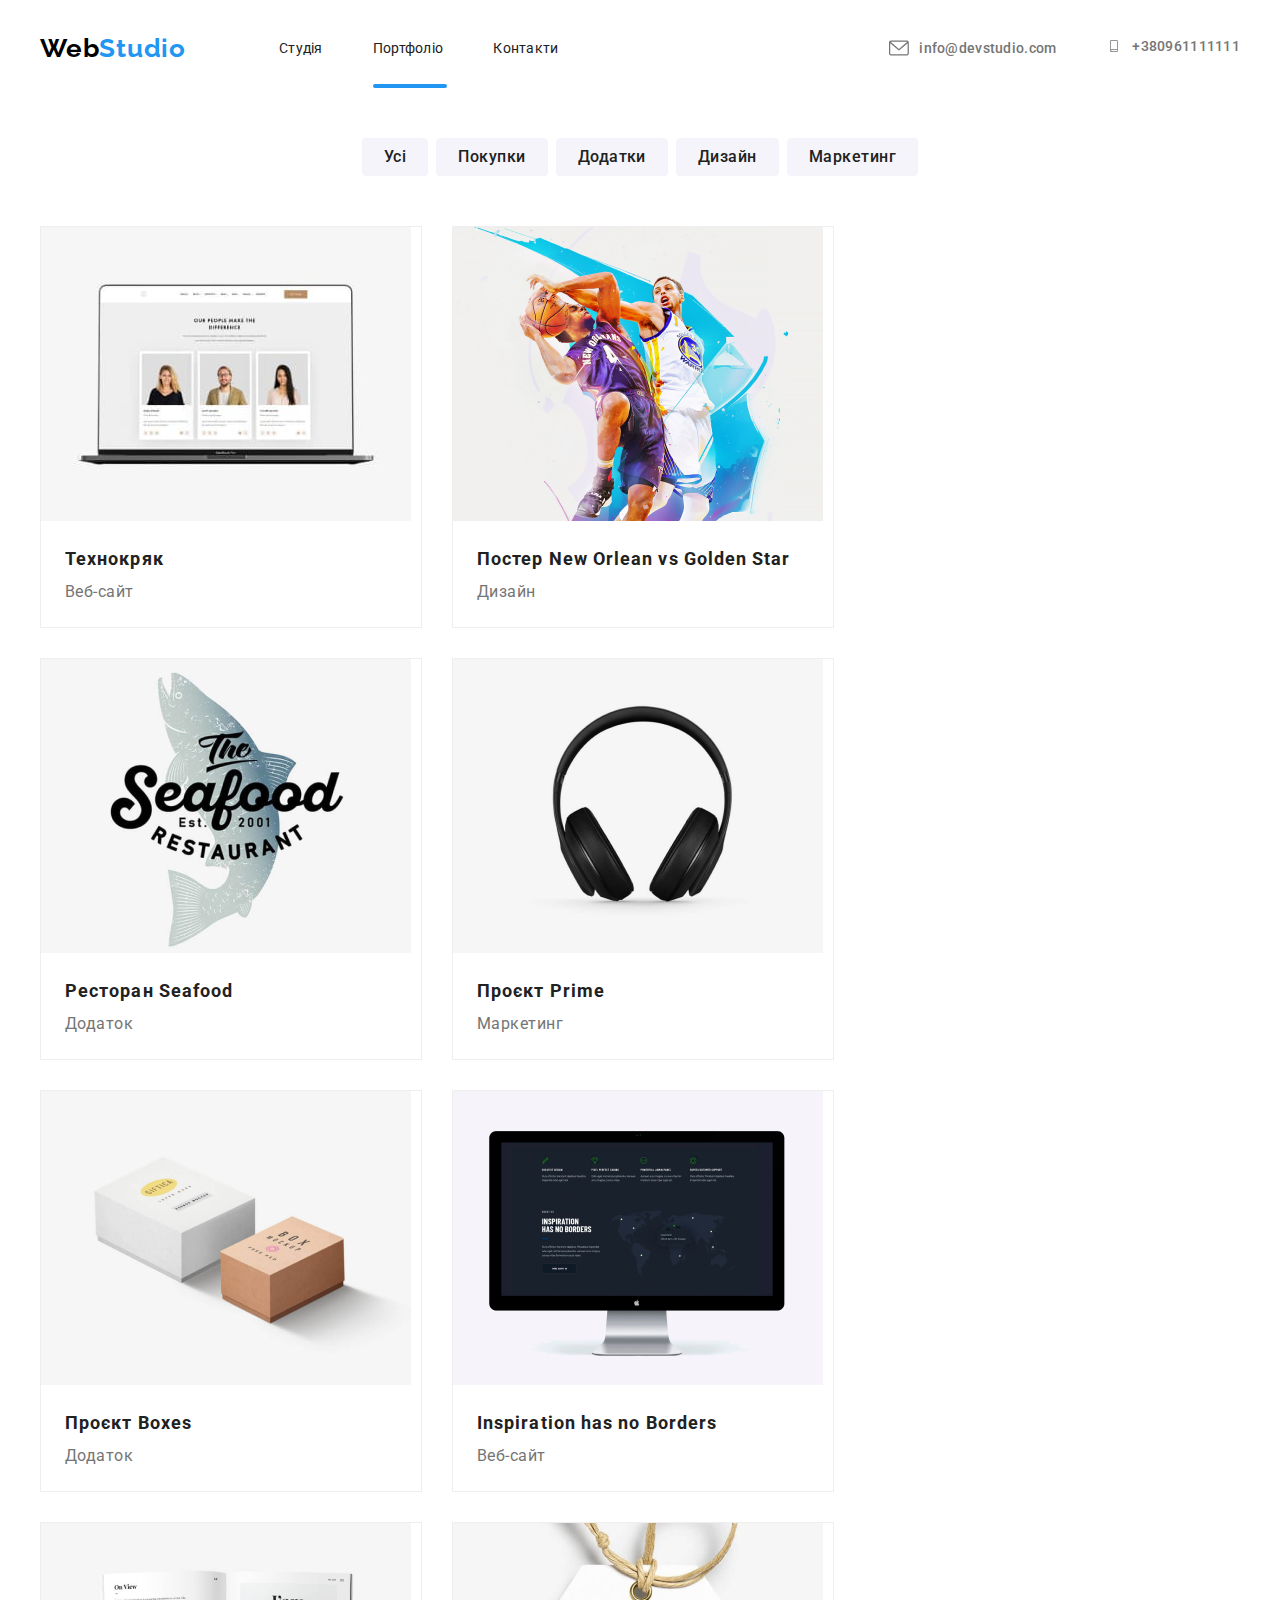
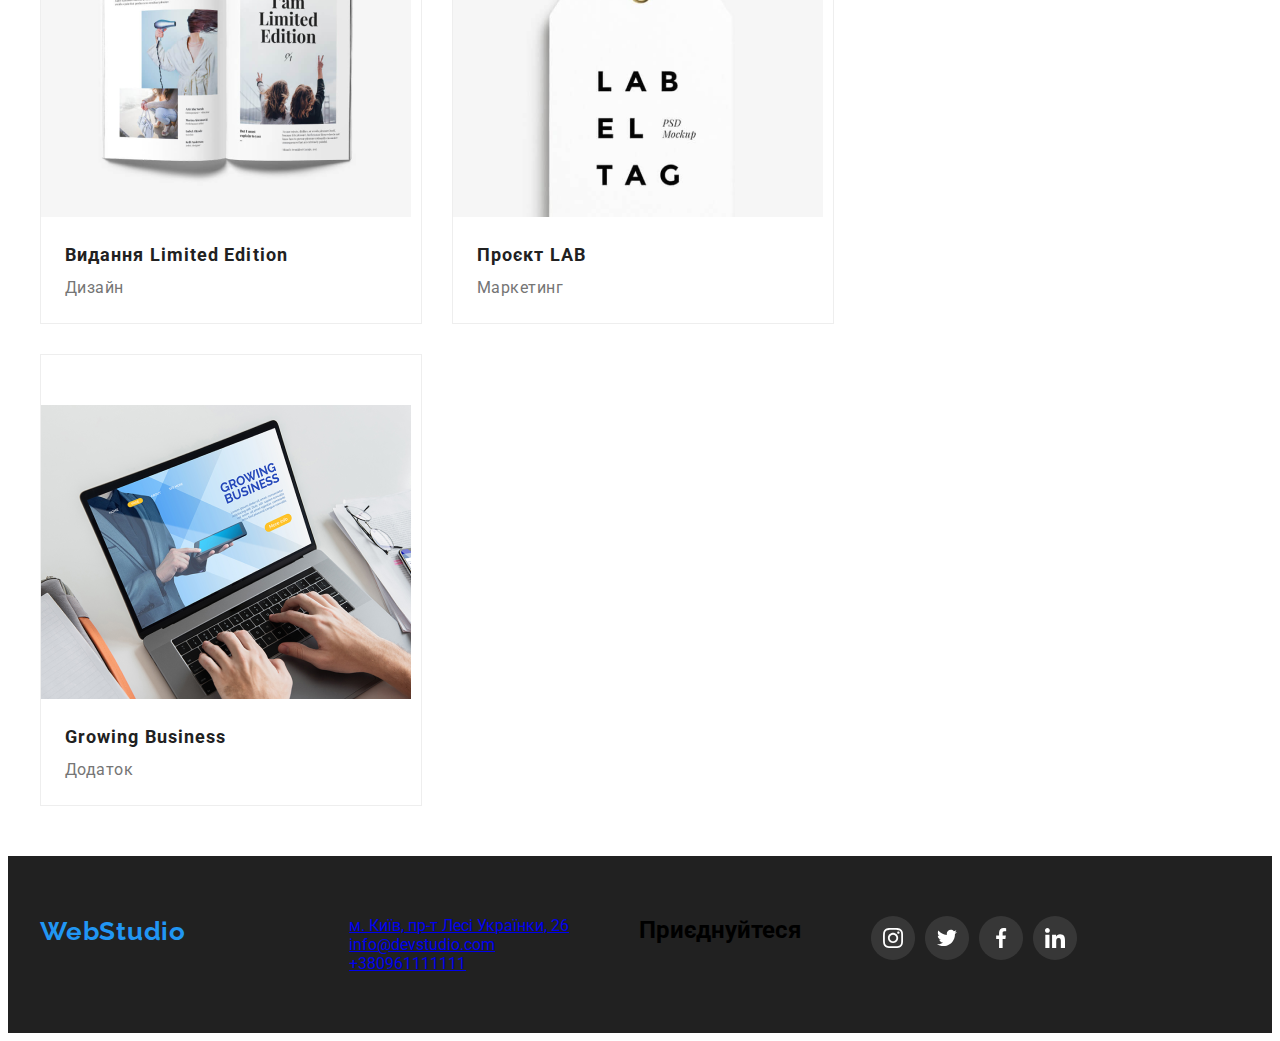
==== portfolio_webstudio.html @ 05ca9053 "add all files from webstudio" ====
<!DOCTYPE html>
<html lang="en">
<head>
    <meta charset="UTF-8">
    <meta name="viewport" content="width=device-width, initial-scale=1.0">
    <title>Portfolio</title>
    <link
    rel="stylesheet"
    href="https://cdnjs.cloudflare.com/ajax/libs/modern-normalize/2.0.0/modern-normalize.min.css"
    integrity="sha512-4xo8blKMVCiXpTaLzQSLSw3KFOVPWhm/TRtuPVc4WG6kUgjH6J03IBuG7JZPkcWMxJ5huwaBpOpnwYElP/m6wg=="
    crossorigin="anonymous"
    referrerpolicy="no-referrer"/>
    <link rel="stylesheet" href="./css/styles.css">
 <link rel="preconnect" href="https://fonts.googleapis.com">
<link rel="preconnect" href="https://fonts.gstatic.com" crossorigin>
<link href="https://fonts.googleapis.com/css2?family=Raleway:wght@700&family=Roboto:wght@400;500;700;900&display=swap" rel="stylesheet">
<link rel="stylesheet" href="./css/styles.css"/>

</head>
<body>
  
 
    <header class="header">
        <div class="container">
    
            <p class="logo"><span class="logo-acent">Web</span>Studio</p>
            <nav class="nav">
                <ul class="nav-list list">
                    <li class="nav-list-item">
                        <a href="./index.html" class="nav-link">
                            Cтудія
                        </a>
                    </li>
                    <li class="nav-list-item">
    
                        <a href="portfolio_webstudio.html" class="nav-link current">
                            Портфоліо
                        </a>
    
                    </li>
                    <li class="nav-list-item">
                        <a href="" class="nav-link">
                            Контакти
                        </a>
                    </li>
                </ul>
            </nav>
            <ul class="header-list list">
    
                <li class="header-list-svg">
                    <a href="" class="contact-link"><svg width="20" height="20" class="header-logo-icon">
                            <use href="./images/symbol-defs.svg#icon-email"></use>
                        </svg>info@devstudio.com</a>
                </li>
                <li>
                    <a href="tel:+380961111111" class="contact-link"><svg width="16" height="12" class="header-logo-icon">
                            <use href="./images/symbol-defs.svg#icon-smartphone"></use>
                        </svg>
                        +380961111111
                    </a>
    
    
    
                </li>
            </ul>
    </header>
     
        <main>
           <section class="market">
            <div class="container">
            <ul class="list filter-list" >
                <li class="list-item">
                    <button type="button" class="filter-btn ">
                       Усі
                    </button>
                </li>
                <li class="list-item">
                    <button type="button" class="filter-btn">
                      Покупки
                    </button>
                </li>
                <li class="list-item">
                    <button type="button" class="filter-btn">
                     Додатки
                    </button>
                </li>
                <li class="list-item">
                    <button type="button" class="filter-btn">
                       Дизайн
                    </button>
                </li>
                <li class="list-item">
                    <button type="button" class="filter-btn">
                       Маркетинг
                    </button>
                </li>
            </ul>
            <ul class="market-list list">
                
                <li class="market-list-item">
                    <div class="wrapper-project-image">
                        
                    <img src="./images/computer.png" alt="Технокряк" class="market-list-img">
                    <div class="project-overlay">
                        <p class="overlay-text">
                        Ресурс пропонує комплексні пропозиції з різним рівнем функціоналу та сервісів. Все це дозволить відвідувачу отримати
                        вичерпні відомості про компанію чи приватну особу.
                        </p>
                        </div>
                    </div>
                    <div class="project__wrapper-info">
                    <h4 class="market-title">
                        Технокряк
                    </h4>
                    <p class="market-text">
                        Веб-сайт
                </p>
                </div>
                </li>
               
                <li class="market-list-item">
                    <div class="wrapper-project-image">
                    <img src="./images/poster.png" alt="Постер New Orlean vs Golden Star" class="market-list-img">
                    <div class="project-overlay">
                        <p class="overlay-text">
                            Ресурс пропонує комплексні пропозиції з різним рівнем функціоналу та сервісів. Все це дозволить відвідувачу
                            отримати
                            вичерпні відомості про компанію чи приватну особу.
                        </p>
                    </div>
                    </div>
                    <div class="project__wrapper-info">
                    <h4 class="market-title">
                        Постер New Orlean vs Golden Star
                    </h4>
                    <p class="market-text">
                        Дизайн
                    </p>
                    </div>
                </li>
          
                <li class="market-list-item">
                    <div class="wrapper-project-image">
                    <img src="./images/restaurant.png" alt="Ресторан Seafood" class="market-list-img">
                    <div class="project-overlay">
                        <p class="overlay-text">
                            Ресурс пропонує комплексні пропозиції з різним рівнем функціоналу та сервісів. Все це дозволить відвідувачу
                            отримати
                            вичерпні відомості про компанію чи приватну особу.
                        </p>
                    </div>
                    </div>
                    <div class="project__wrapper-info">
                    <h4 class="market-title">
                        Ресторан Seafood
                    </h4>
                    <p class="market-text">
                        Додаток
                    </p>
                    </div>
                </li>
               
                <li class="market-list-item">
                    <div class="wrapper-project-image">
                    <img src="./images/airphones.png" alt="Проєкт Prime" class="market-list-img">
                    <div class="project-overlay">
                        <p class="overlay-text">
                            Ресурс пропонує комплексні пропозиції з різним рівнем функціоналу та сервісів. Все це дозволить відвідувачу
                            отримати
                            вичерпні відомості про компанію чи приватну особу.
                        </p>
                    </div>
                    </div>
                    <div class="project__wrapper-info">
                    <h4 class="market-title">
                        Проєкт Prime
                    </h4>
                    <p class="market-text">
                        Маркетинг
                    </p>
                    </div>
                </li>
           
                <li class="market-list-item">
                    <div class="wrapper-project-image">
                    <img src="./images/boxes.png" alt="Проєкт Boxes" class="market-list-img">
                    <div class="project-overlay">
                        <p class="overlay-text">
                            Ресурс пропонує комплексні пропозиції з різним рівнем функціоналу та сервісів. Все це дозволить відвідувачу
                            отримати
                            вичерпні відомості про компанію чи приватну особу.
                        </p>
                    </div>
                    </div>
                    <div class="project__wrapper-info">
                    <h4 class="market-title">
                        Проєкт Boxes
                     </h4>
                     <p class="market-text">
                         Додаток
                     </p>
                    </div>
                </li>
               
                <li class="market-list-item">
                    <div class="wrapper-project-image">
                    <img src="./images/computer2.png" alt="Inspiration has no Borders" class="market-list-img">
                    <div class="project-overlay">
                        <p class="overlay-text">
                            Ресурс пропонує комплексні пропозиції з різним рівнем функціоналу та сервісів. Все це дозволить відвідувачу
                            отримати
                            вичерпні відомості про компанію чи приватну особу.
                        </p>
                    </div>
                    </div >
                    <div class="project__wrapper-info" >
                    <h4 class="market-title">
                        Inspiration has no Borders
                    </h4>
                    <p class="market-text">
                        Веб-сайт
                    </p>
                    </div>
                </li>
          
                <li class="market-list-item">
                    <div class="wrapper-project-image">
                    <img src="./images/book.png" alt="Видання Limited Edition" class="market-list-img">
                    <div class="project-overlay">
                        <p class="overlay-text">
                            Ресурс пропонує комплексні пропозиції з різним рівнем функціоналу та сервісів. Все це дозволить відвідувачу
                            отримати
                            вичерпні відомості про компанію чи приватну особу.
                        </p>
                    </div>
                    </div>
                    <div class="project__wrapper-info">
                    <h4 class="market-title">
                        Видання Limited Edition
                    </h4>
                    <p class="market-text">
                        Дизайн
                    </p>
                    </div>
                </li>
           
                <li class="market-list-item">
                    <div class="wrapper-project-image">
                    <img src="./images/logo.png" alt="Проєкт LAB" class="market-list-img">
                    <div class="project-overlay">
                        <p class="overlay-text">
                            Ресурс пропонує комплексні пропозиції з різним рівнем функціоналу та сервісів. Все це дозволить відвідувачу
                            отримати
                            вичерпні відомості про компанію чи приватну особу.
                        </p>
                    </div>
                    </div>
                    <div class="project__wrapper-info">
                    <h4 class="market-title">
                        Проєкт LAB
                    </h4>
                    <p class="market-text">
                        Маркетинг
                    </p>
                    </div>
                </li>
            <li class="market-list-item">
                <div class="wrapper-project-image">
                    <img src="./images/work5.png" alt=" Growing Business" class="market-list">
                    <div class="project-overlay">
                        <p class="overlay-text">
                            Ресурс пропонує комплексні пропозиції з різним рівнем функціоналу та сервісів. Все це дозволить відвідувачу
                            отримати
                            вичерпні відомості про компанію чи приватну особу.
                        </p>
                    </div>
                    </div>
                    <div class="project__wrapper-info">
                    <h4 class="market-title">
                        Growing Business
                    </h4>
                    <p class="market-text">
                        Додаток
                    </p>
                    </div>
                </li>
           
            </ul>
            </div>
           </section>
        </nav>
    </main>
<footer class="footer">
    <div class="container">
        <p class="logo footer-logo"><span class="logo-acent">Web</span>Studio</p>
        <address class="footer-address">
            <a href="https://www.google.com/maps/d/viewer?mid=1e3wCGSf0WLV-87OjVt8506W0S_s&hl=en&ll=50.42737899999999%2C30.538204999999994&z=17"
                class="logo-link">
                м. Київ, пр-т Лесі Українки, 26
            </a>
            <a href="mail:info@devstudio.com" class="footer-address-link">
                info@devstudio.com
            </a>
            <a href="tel:+380961111111" class="footer-address-link">
                +380961111111
            </a>
        </address>
        <h2 class="footer-soc-links">Приєднуйтеся</h2>
        <ul class="svg-address-list list">
            <li class="footer-soc-links-item">
                <a href="" class="footer-soc-link"><svg width="20" height="20" class="footer-soc-icon">
                        <use href="./images/symbol-defs.svg#icon-instagram"></use>
                    </svg></a>
            </li>
            <li class="footer-soc-links-item">
                <a href="" class="footer-soc-link"><svg width="20" height="20" class="footer-soc-icon">
                        <use href="./images/symbol-defs.svg#icon-twitter"></use>
                    </svg></a>
            </li>
            <li class="footer-soc-links-item">
                <a href="" class="footer-soc-link"><svg width="20" height="20" class="footer-soc-icon">
                        <use href="./images/symbol-defs.svg#icon-facebook"></use>
                    </svg></a>
            </li>
            <li class="footer-soc-links-item">
                <a href="" class="footer-soc-link"><svg width="20" height="20" class="footer-soc-icon">
                        <use href="./images/symbol-defs.svg#icon-linkedin"></use>
                    </svg></a>
            </li>

        </ul>
    </div>
</footer>
      </div>
    </body>
    </html>
---- css/styles.css ----
:root {
  --accent-color: #2196F3;
  --main-color: #212121;
  --add-color: #757575;
  --add-white: #FFFFFF;
  --main-bg-color: #2F303A;
}

body {
  font-family: Roboto;
}

h1,
h2,
h3,
h4,
p {
  margin-top: 0;
  margin-bottom: 0;
}

ul {
  margin-top: 0;
  margin-bottom: 0;
  padding-left: 0;
}

img {
  display: block;
  max-width: 100%;
  height: auto;
}

.logo {
  margin-right: 93px;
}

.list {
  list-style: none;
  padding: 0;
}

.link {
  text-decoration: none;
}

.visually-hidden {
  position: absolute;
  width: 1px;
  height: 1px;
  margin: -1px;
  border: 0;
  padding: 0;
  white-space: nowrap;
  clip-path: inset(100%);
  clip: rect(0 0 0 0);
  overflow: hidden;
}

.container {
  margin: 0 auto;
  padding: 0 15px;
  width: 1200px;
}

.header .container {
  display: flex;
  align-items: center;
}

.header-container {
  background-color: #212121;
}

.logo {
  font-family: Raleway;
  font-size: 26px;
  color: var(--accent-color);
  letter-spacing: 0.78px;
}

.nav-list {

  display: flex;
  gap: 50px;

}

.nav-link {
  display: block;
  padding: 32px 0;
}

.header-list {
  margin-left: auto;
  display: flex;
  gap: 50px;
  justify-content: center;
}

.header-list-item {
  margin-top: 32px;
  margin-bottom: 32px;
}

.header-logo-icon {
  fill: var(--add-color);
  transition: fill 250ms cubic-bezier(0.4, 0, 0.2, 1);
}

.contact-link {
  color: #212121;

  font-family: Roboto;
  font-size: 14px;
  font-style: normal;
  font-weight: 500;
  line-height: normal;
  letter-spacing: 0.28px;
}

.contact-link {
  display: flex;
  gap: 10px;
  align-items: center;
  transition: color 250ms cubic-bezier(0.4, 0, 0.2, 1);
}

.contact-link:hover,
.contact-link:focus {
  color: var(--accent-color);
}

.contact-link:hover .header-logo-icon,

.contact-link:focus .header-logo-icon {
  fill: var(--accent-color);
}


.nav-link {
  font-family: Roboto;
  font-size: 14px;
  color: var(--main-color);
  text-decoration: none;
  letter-spacing: 0.28px;
  position: relative;
  transition: color 250ms cubic-bezier(0.4, 0, 0.2, 1);
}

.nav-link:hover,
.nav-link:focus {
  color: var(--accent-color);
}

.current::after {
  content: '';
  display: block;
  width: 105%;
  height: 4px;
  border-radius: 2px;
  background-color: var(--accent-color);
  position: absolute;
  bottom: 0;
}

.contact-link {
  font-family: Roboto;
  font-size: 14px;
  font-weight: 500;
  color: var(--add-color);
  letter-spacing: 0.28px;
  text-decoration: none;
}

.logo-icon {
  color: #FFFFFF;
}

.hero-section {
  background-color: #212121;
  padding-top: 200px;
  padding-bottom: 200px;
}

.hero-section {

  outline: 1px solid black;
  background-repeat: no-repeat;
  background-position: center;
  background-size: cover;
  background-image:
    linear-gradient(to right,
      rgba(47, 48, 58, 0.4), rgba(47, 48, 58, 0.4)), url("../images/bg_hero_img.jpg")
}

.hero {
  margin-bottom: 30px;
  background-image: url(./images/ImgOverlay.png);
  color: white;
  text-align: center;
  font-family: Roboto;
  font-size: 44px;

  letter-spacing: 2.64px;
  text-transform: uppercase;
}

.hero-btn {
  display: block;
  width: 216px;
  height: 50px;
  margin: 0 auto;
  color: white;
  background-color: #2196F3;
  border: none;
  font-family: Roboto;
  font-size: 16px;
 
  letter-spacing: 0.96px;
}

.hero-btn:hover,
.hero-btn:focus {
  background-color: #1581d9;
}

.backdrop {
  position: fixed;
  top: 0;
  left: 0;
  width: 100%;
  height: 100%;
  background-color: rgba(0, 0, 0, 0.5);
  opacity: 1;
  transition: transform 250ms cubic-bezier(0.4, 0, 0.2, 1);
}
.modal {
  transition: transform 250ms cubic-bezier(0.4, 0, 0.2, 1);
}
.modal-text {

  color: #212121;
  margin-bottom: 12px;
  text-align: center;
  font-family: Roboto;
  font-size: 20px;
  font-style: normal;
  font-weight: 700;
  line-height: normal;
  letter-spacing: 0.6px;
}

.backdrop.is-hidden {
  opacity: 0;
  pointer-events: none;
}

.no-scroll {
  overflow: hidden;
}

.modal-cross-svg {
  position: absolute;
  top: 15px;
  right: 15px;

}

.modal-input {
  width: 100%;
  border-radius: 4px;
  border: 1px solid rgba(33, 33, 33, 0.20);
  height: 40px;
  resize: none;
  transition: border-color 250ms cubic-bezier(0.4, 0, 0.2, 1);
}

.modal-comment {
  width: 100%;
  border-radius: 4px;
  border: 1px solid rgba(33, 33, 33, 0.20);
  height: 120px;
  resize: none;
}

.modal-input:hover,
.modal-input:focus {
  border-color: var(--accent-color);
  outline: none;
}

.checkbox-modal {
  color: #757575;
  display: block;
  font-family: Roboto;
  font-size: 14px;
  font-style: normal;
  font-weight: 400;
  line-height: 24px;
  /* 171.429% */
  letter-spacing: 0.42px;
  margin-top: 28px;
  margin-bottom: 20px;
}



.checkbox-link {
  color: #2196F3;
  font-family: Roboto;
  font-size: 14px;
  font-style: normal;
  font-weight: 400;
  line-height: 24px;
  letter-spacing: 0.42px;
  text-decoration-line: underline;
}



.modal-button {
  display: block;
  margin: 0 auto;
  border-radius: 4px;
  background: #188CE8;
  border: none;
  box-shadow: 0px 4px 4px 0px rgba(0, 0, 0, 0.15);
  width: 200px;
  height: 50px;
  color: #FFF;
  transition: background-color 250ms cubic-bezier(0.4, 0, 0.2, 1);
  text-align: center;
  font-family: Roboto;
  font-size: 16px;
  font-style: normal;
  font-weight: 700;
  line-height: 30px;
  /* 187.5% */
  letter-spacing: 0.96px;
}

.modal-button:hover,
.modal-button:focus {
  background-color: #1581d9;
}

.modal-name {
  color: #757575;

  font-family: Roboto;
  font-size: 12px;
  font-style: normal;
  font-weight: 400;
  line-height: normal;
  letter-spacing: 0.12px;
  margin-bottom: 4px;
  position: relative;
  display: block;
  transition: border-color 250ms cubic-bezier(0.4, 0, 0.2, 1);
}

.modal-link1 {
  position: absolute;
  top: 105px;
  left: 50px;
}

.modal-link2 {
  position: absolute;
  top: 163px;
  left: 50px;
}

.modal-link3 {
  position: absolute;
  top: 225px;
  left: 50px;
}

.name-modal {
  transition: border-color 250ms cubic-bezier(0.4, 0, 0.2, 1);
  display: block;
  position: relative;

}

.name-modal:not(:first-child) {
  margin-top: 10px;
}

.modal-input:hover+.modal-name-svg,
.modal-input:focus+.modal-name-svg {
  fill: var(--accent-color);
}

.name-modal:hover {
  border-color: #2196F3;
}

.modal-name-svg {
  position: absolute;
  bottom: 11px;
  left: 12px;
  transition: fill 250ms cubic-bezier(0.4, 0, 0.2, 1);

}

.modal {
  position: absolute;
  top: 50%;
  left: 50%;
  min-width: 400px;
  min-height: 300px;
  padding: 40px;
  border-radius: 4px;

  background-color: #FFF;
  transform: translate(-50%, -50%);
  width: 528px;
  height: 581px;
}

.advantages {
  padding-top: 94px;
}

.advantages-list {
  display: flex;
  gap: 30px;
}

.advantages-item-title {
  padding-bottom: 15px;

  color: #212121;
  text-transform: capitalize;
  font-family: Roboto;
  font-size: 14px;

  letter-spacing: 0.42px;
  text-transform: uppercase;
}

.advantages-list-text {
  font-family: Roboto;
  font-size: 14px;
  padding-top: 200px;
  padding-bottom: 200px;
  letter-spacing: 0.42px;
}

.advantages-list-item:nth-child(1)::before {
  content: "";
  display: block;
  margin: 0 auto;
  margin-bottom: 30px;
  width: 270px;
  height: 120px;
  background-image: url("../images/antenna.svg");
  background-repeat: no-repeat;
}

.advantages-list-item:nth-child(2)::before {
  content: "";
  display: block;
  margin: 0 auto;
  margin-bottom: 30px;
  width: 270px;
  height: 120px;
  background-image: url("../images/clock.svg");
  background-repeat: no-repeat;

}

.advantages-list-item::before {
  background-color: #F5F4FA;
  background-position: center;
  border-radius: 4px;

}

.advantages-list-item:nth-child(3)::before {
  content: "";
  display: block;
  margin: 0 auto;
  margin-bottom: 30px;
  width: 270px;
  height: 120px;
  background-image: url("../images/diagram.svg");
  background-repeat: no-repeat;
}

.advantages-list-item:nth-child(4)::before {
  content: "";
  display: block;
  margin: 0 auto;
  margin-bottom: 30px;
  width: 270px;
  height: 120px;
  background-image: url("../images/astronaut.svg");
  background-repeat: no-repeat;


}



.advantages-list-title {
  color: #212121;
  text-transform: lowercase;
}

.advantages-item-text {
  color: #757575;

  font-family: Roboto;
  font-size: 14px;
  font-style: normal;
  font-weight: 400;
  line-height: 24px;
  /* 171.429% */
  letter-spacing: 0.42px;
}

.work-title {
  margin-bottom: 50px;

}

.work-list {
  display: flex;
  justify-content: center;
  gap: 30px;

}

.work-list-item {
  position: relative;

}

.work-item-text {
  position: absolute;
  bottom: 0;
  background-color: rgba(0, 0, 0, 0.5);

  width: 100%;
  padding: 27px;
  color: #FFF;

  text-align: center;
  font-family: Roboto;
  font-size: 14px;
  font-style: normal;
  font-weight: 700;
  line-height: normal;
  letter-spacing: 0.42px;
  text-transform: uppercase;

}

.work {
  padding-top: 94px;
  padding-bottom: 94px;
  color: #212121;
  text-align: center;
  font-family: Roboto;
  font-size: 36px;

  letter-spacing: 1.08px;
}

.work-name {
  color: #212121;
  padding-top: 200px;
  padding-bottom: 200px;
  text-align: center;
  font-family: Roboto;
  font-size: 16px;
  font-style: normal;
  font-weight: 500;
  line-height: normal;
  letter-spacing: 0.48px;
}

.workers {
  background-color: #F5F4FA;
  padding-top: 94px;
  padding-bottom: 94px;
  text-align: center;
  font-family: Roboto;
  font-size: 16px;


  letter-spacing: 0.48px;
}

.worker-soc-icon {
  fill: #757575;
  transition: fill 250ms cubic-bezier(0.4, 0, 0.2, 1);
}

.worker-soc-link {
  transition: background-color 250ms cubic-bezier(0.4, 0, 0.2, 1);
}

.worker-soc-link:hover,
.worker-soc-link:focus {
  background-color: var(--accent-color);
}

.worker-soc-list {
  justify-content: center;
  gap: 10px;
}

.worker-soc-link:hover .worker-soc-icon,
.worker-soc-link:focus .worker-soc-icon {
  fill: white;
}

.worker-soc-icon:hover {
  fill: #2196F3;
}

.worker-soc-link {
  display: flex;
  padding: 12px;
  border-radius: 50%;
}

.worker-list-item {
  background-color: #FFF;
}

.worker-list {
  display: flex;
  justify-content: center;
  gap: 30px;
}

.worker-soc-list {
  display: flex;
  gap: 14px;
  margin-top: 16px;
}

.worker-box-info {
  padding: 30px 0;
}

.worker-list-item {
  box-shadow: 0px 2px 1px 0px rgba(0, 0, 0, 0.20), 0px 1px 1px 0px rgba(0, 0, 0, 0.14), 0px 1px 3px 0px rgba(0, 0, 0, 0.12);
}

.workers-title {
  color: #212121;
  margin-bottom: 50px;
  text-align: center;
  font-family: Roboto;
  font-size: 36px;
  font-style: normal;
  font-weight: 700;
  line-height: normal;
  letter-spacing: 1.08px;
  justify-content: center;
}

.clients-logo-title {
  text-align: center;
  margin-bottom: 20px;
}

.clients-logo-link:hover,
.clients-logo-link:focus {

  border-color: #2196F3;

}

.clients {

  padding-top: 94px;
  padding-bottom: 94px;
}

.client-list {
  display: flex;
  gap: 30px;
}

.icon-client-logo {
  fill: #757575;
  transition: fill 250ms cubic-bezier(0.4, 0, 0.2, 1);
}

.clients-logo-link:hover .icon-client-logo,
.clients-logo-link:focus .icon-client-logo {
  fill: #2196F3;

}

.clients-logo-link {
  padding: 16px 32px;

  border-radius: 1px;
  border-color: #757575;
  border-width: 1px;
  border-style: solid;
  display: block;
  transition: border-color 250ms cubic-bezier(0.4, 0, 0.2, 1);
}




.footer {
  background-color: #212121;
  padding-top: 60px;
  padding-bottom: 60px;
}

.footer .container {
  display: flex;
  gap: 70px;
}

.svg-address-title {
  color: #FFF;

  font-family: Roboto;
  font-size: 14px;
  font-style: normal;
  font-weight: 700;
  line-height: normal;
  letter-spacing: 0.42px;
  text-transform: uppercase;
  margin-left: 516px;
}

.footer-soc-icon {
  fill: white;
}



.svg-address-item {
  width: 170px;
  height: 92px;
  border-radius: 4px;
  border-color: black;
  border-width: 3px;

}

.footer-logo .logo-acent {
  color: var(--accent-color);
}

.footer-soc-links__title {
  color: #FFF;

  font-family: Roboto;
  font-size: 14px;
  font-style: normal;
  font-weight: 700;
  line-height: normal;
  letter-spacing: 0.42px;
  text-transform: uppercase;
}

.svg-address-list {
  display: flex;
  gap: 10px;
}

.footer-address {
  display: flex;
  flex-direction: column;
  font-style: normal;
}

.footer-logo {
  color: white;
}

.footer-soc-link {
  padding: 12px;
  background-color: rgba(255, 255, 255, 0.1);
  display: flex;
  border-radius: 50%;
}

.footer-input-title {
  color: #FFF;

  font-family: Roboto;
  font-size: 14px;
  font-style: normal;
  font-weight: 700;
  line-height: normal;
  letter-spacing: 0.42px;
  text-transform: uppercase;
  margin-top: 20px;
}

.footer-input {
  width: 358px;
  height: 50px;
  border-radius: 4px;
  border: 1px solid rgba(255, 255, 255, 0.30);

  background: rgba(33, 150, 243, 0.00);

  box-shadow: 0px 4px 4px 0px rgba(0, 0, 0, 0.15);

}

.footer-input-btn {
  width: 200px;
  height: 50px;
  color: #FFF;
  border-radius: 4px;
  background: #2196F3;

  box-shadow: 0px 4px 4px 0px rgba(0, 0, 0, 0.15);
  text-align: center;
  font-family: Roboto;
  font-size: 16px;
  font-style: normal;
  font-weight: 700;
  line-height: 30px;
  /* 187.5% */
  letter-spacing: 0.96px;
}

.footer-input-svg {
  fill: #FFF;


}

.logo {
  color: #2196F3;

  font-family: Raleway;
  font-size: 26px;
  font-style: normal;
  font-weight: 700;
  line-height: normal;
  letter-spacing: 0.78px;
}

.logo-acent {
  color: #000;
  font-family: Raleway;
  font-size: 26px;
  font-style: normal;
  font-weight: 700;
  line-height: normal;
  letter-spacing: 0.78px;
}



.filter-btn {
  color: #212121;
  padding: 6px 22px;
  background: #F5F4FA;
  border-radius: 4px;
  border: none;
  text-align: center;
  font-family: Roboto;
  font-size: 16px;
  font-style: normal;
  font-weight: 500;
  line-height: 26px;
  /* 162.5% */
  letter-spacing: 0.48px;
  transition: color 250ms cubic-bezier(0.4, 0, 0.2, 1), background-color 250ms cubic-bezier(0.4, 0, 0.2, 1);
  cursor: pointer;

}

.filter-btn:hover,
.filter-btn:focus {
  color: var(--add-white);
  background-color: var(--accent-color);

}

.market {
  padding-top: 50px;
  padding-bottom: 50px;
}

.filter-list {
  display: flex;
  gap: 8px;
  justify-content: center;
}

.market-list {
  display: flex;
  flex-wrap: wrap;
  gap: 30px;
  margin-top: 50px;
}

.market-list-item {
  position: relative;
  overflow: hidden;
  border-color: #EEE;
  border-style: solid;
  border-width: 1px;
  flex-basis: calc((100% - 60px)/3)
}

.project-overlay {
  padding-left: 24px;
  padding-top: 63px;
  padding-bottom: 63px;
  padding-right: 24px;
  position: absolute;
  left: 0;
  top: 0;
  width: 100%;
  height: 100%;
  background-color: rgba(33, 150, 243, 0.90);
  transform: translateY(100%);
  transition: transform 250ms ease-in-out;
  cursor: pointer;



}

.wrapper-project-image:hover .project-overlay {
  transform: translateY(0);
}

.wrapper-project-image {
  position: relative;
  overflow: hidden;

}

.overlay-text {
  color: #FFF;

  font-family: Roboto;
  font-size: 18px;
  font-style: normal;
  font-weight: 400;
  line-height: 28px;
  /* 155.556% */
  letter-spacing: 0.54px;
}

.project__wrapper-info {
  padding-left: 24px;
  padding-top: 20px;
  padding-bottom: 20px;
}

.market-title {
  color: #212121;

  font-family: Roboto;
  font-size: 18px;
  font-style: normal;
  font-weight: 700;
  line-height: 36px;
  /* 200% */
  letter-spacing: 1.08px;
}

.market-text {

  width: 322px;
  color: #757575;

  font-family: Roboto;
  font-size: 16px;
  font-style: normal;
  font-weight: 400;
  line-height: 30px;
  /* 187.5% */
  letter-spacing: 0.48px;
}

.footer-logo {
  margin-bottom: 20px;
}

.svg-logo-link {
  display: flex;
  align-items: center;
  justify-content: center;
  width: 75px;
  height: 75px;
  border-radius: 50%;
}
---- css/styles.css ----
:root {
  --accent-color: #2196F3;
  --main-color: #212121;
  --add-color: #757575;
  --add-white: #FFFFFF;
  --main-bg-color: #2F303A;
}

body {
  font-family: Roboto;
}

h1,
h2,
h3,
h4,
p {
  margin-top: 0;
  margin-bottom: 0;
}

ul {
  margin-top: 0;
  margin-bottom: 0;
  padding-left: 0;
}

img {
  display: block;
  max-width: 100%;
  height: auto;
}

.logo {
  margin-right: 93px;
}

.list {
  list-style: none;
  padding: 0;
}

.link {
  text-decoration: none;
}

.visually-hidden {
  position: absolute;
  width: 1px;
  height: 1px;
  margin: -1px;
  border: 0;
  padding: 0;
  white-space: nowrap;
  clip-path: inset(100%);
  clip: rect(0 0 0 0);
  overflow: hidden;
}

.container {
  margin: 0 auto;
  padding: 0 15px;
  width: 1200px;
}

.header .container {
  display: flex;
  align-items: center;
}

.header-container {
  background-color: #212121;
}

.logo {
  font-family: Raleway;
  font-size: 26px;
  color: var(--accent-color);
  letter-spacing: 0.78px;
}

.nav-list {

  display: flex;
  gap: 50px;

}

.nav-link {
  display: block;
  padding: 32px 0;
}

.header-list {
  margin-left: auto;
  display: flex;
  gap: 50px;
  justify-content: center;
}

.header-list-item {
  margin-top: 32px;
  margin-bottom: 32px;
}

.header-logo-icon {
  fill: var(--add-color);
  transition: fill 250ms cubic-bezier(0.4, 0, 0.2, 1);
}

.contact-link {
  color: #212121;

  font-family: Roboto;
  font-size: 14px;
  font-style: normal;
  font-weight: 500;
  line-height: normal;
  letter-spacing: 0.28px;
}

.contact-link {
  display: flex;
  gap: 10px;
  align-items: center;
  transition: color 250ms cubic-bezier(0.4, 0, 0.2, 1);
}

.contact-link:hover,
.contact-link:focus {
  color: var(--accent-color);
}

.contact-link:hover .header-logo-icon,

.contact-link:focus .header-logo-icon {
  fill: var(--accent-color);
}


.nav-link {
  font-family: Roboto;
  font-size: 14px;
  color: var(--main-color);
  text-decoration: none;
  letter-spacing: 0.28px;
  position: relative;
  transition: color 250ms cubic-bezier(0.4, 0, 0.2, 1);
}

.nav-link:hover,
.nav-link:focus {
  color: var(--accent-color);
}

.current::after {
  content: '';
  display: block;
  width: 105%;
  height: 4px;
  border-radius: 2px;
  background-color: var(--accent-color);
  position: absolute;
  bottom: 0;
}

.contact-link {
  font-family: Roboto;
  font-size: 14px;
  font-weight: 500;
  color: var(--add-color);
  letter-spacing: 0.28px;
  text-decoration: none;
}

.logo-icon {
  color: #FFFFFF;
}

.hero-section {
  background-color: #212121;
  padding-top: 200px;
  padding-bottom: 200px;
}

.hero-section {

  outline: 1px solid black;
  background-repeat: no-repeat;
  background-position: center;
  background-size: cover;
  background-image:
    linear-gradient(to right,
      rgba(47, 48, 58, 0.4), rgba(47, 48, 58, 0.4)), url("../images/bg_hero_img.jpg")
}

.hero {
  margin-bottom: 30px;
  background-image: url(./images/ImgOverlay.png);
  color: white;
  text-align: center;
  font-family: Roboto;
  font-size: 44px;

  letter-spacing: 2.64px;
  text-transform: uppercase;
}

.hero-btn {
  display: block;
  width: 216px;
  height: 50px;
  margin: 0 auto;
  color: white;
  background-color: #2196F3;
  border: none;
  font-family: Roboto;
  font-size: 16px;
 
  letter-spacing: 0.96px;
}

.hero-btn:hover,
.hero-btn:focus {
  background-color: #1581d9;
}

.backdrop {
  position: fixed;
  top: 0;
  left: 0;
  width: 100%;
  height: 100%;
  background-color: rgba(0, 0, 0, 0.5);
  opacity: 1;
  transition: transform 250ms cubic-bezier(0.4, 0, 0.2, 1);
}
.modal {
  transition: transform 250ms cubic-bezier(0.4, 0, 0.2, 1);
}
.modal-text {

  color: #212121;
  margin-bottom: 12px;
  text-align: center;
  font-family: Roboto;
  font-size: 20px;
  font-style: normal;
  font-weight: 700;
  line-height: normal;
  letter-spacing: 0.6px;
}

.backdrop.is-hidden {
  opacity: 0;
  pointer-events: none;
}

.no-scroll {
  overflow: hidden;
}

.modal-cross-svg {
  position: absolute;
  top: 15px;
  right: 15px;

}

.modal-input {
  width: 100%;
  border-radius: 4px;
  border: 1px solid rgba(33, 33, 33, 0.20);
  height: 40px;
  resize: none;
  transition: border-color 250ms cubic-bezier(0.4, 0, 0.2, 1);
}

.modal-comment {
  width: 100%;
  border-radius: 4px;
  border: 1px solid rgba(33, 33, 33, 0.20);
  height: 120px;
  resize: none;
}

.modal-input:hover,
.modal-input:focus {
  border-color: var(--accent-color);
  outline: none;
}

.checkbox-modal {
  color: #757575;
  display: block;
  font-family: Roboto;
  font-size: 14px;
  font-style: normal;
  font-weight: 400;
  line-height: 24px;
  /* 171.429% */
  letter-spacing: 0.42px;
  margin-top: 28px;
  margin-bottom: 20px;
}



.checkbox-link {
  color: #2196F3;
  font-family: Roboto;
  font-size: 14px;
  font-style: normal;
  font-weight: 400;
  line-height: 24px;
  letter-spacing: 0.42px;
  text-decoration-line: underline;
}



.modal-button {
  display: block;
  margin: 0 auto;
  border-radius: 4px;
  background: #188CE8;
  border: none;
  box-shadow: 0px 4px 4px 0px rgba(0, 0, 0, 0.15);
  width: 200px;
  height: 50px;
  color: #FFF;
  transition: background-color 250ms cubic-bezier(0.4, 0, 0.2, 1);
  text-align: center;
  font-family: Roboto;
  font-size: 16px;
  font-style: normal;
  font-weight: 700;
  line-height: 30px;
  /* 187.5% */
  letter-spacing: 0.96px;
}

.modal-button:hover,
.modal-button:focus {
  background-color: #1581d9;
}

.modal-name {
  color: #757575;

  font-family: Roboto;
  font-size: 12px;
  font-style: normal;
  font-weight: 400;
  line-height: normal;
  letter-spacing: 0.12px;
  margin-bottom: 4px;
  position: relative;
  display: block;
  transition: border-color 250ms cubic-bezier(0.4, 0, 0.2, 1);
}

.modal-link1 {
  position: absolute;
  top: 105px;
  left: 50px;
}

.modal-link2 {
  position: absolute;
  top: 163px;
  left: 50px;
}

.modal-link3 {
  position: absolute;
  top: 225px;
  left: 50px;
}

.name-modal {
  transition: border-color 250ms cubic-bezier(0.4, 0, 0.2, 1);
  display: block;
  position: relative;

}

.name-modal:not(:first-child) {
  margin-top: 10px;
}

.modal-input:hover+.modal-name-svg,
.modal-input:focus+.modal-name-svg {
  fill: var(--accent-color);
}

.name-modal:hover {
  border-color: #2196F3;
}

.modal-name-svg {
  position: absolute;
  bottom: 11px;
  left: 12px;
  transition: fill 250ms cubic-bezier(0.4, 0, 0.2, 1);

}

.modal {
  position: absolute;
  top: 50%;
  left: 50%;
  min-width: 400px;
  min-height: 300px;
  padding: 40px;
  border-radius: 4px;

  background-color: #FFF;
  transform: translate(-50%, -50%);
  width: 528px;
  height: 581px;
}

.advantages {
  padding-top: 94px;
}

.advantages-list {
  display: flex;
  gap: 30px;
}

.advantages-item-title {
  padding-bottom: 15px;

  color: #212121;
  text-transform: capitalize;
  font-family: Roboto;
  font-size: 14px;

  letter-spacing: 0.42px;
  text-transform: uppercase;
}

.advantages-list-text {
  font-family: Roboto;
  font-size: 14px;
  padding-top: 200px;
  padding-bottom: 200px;
  letter-spacing: 0.42px;
}

.advantages-list-item:nth-child(1)::before {
  content: "";
  display: block;
  margin: 0 auto;
  margin-bottom: 30px;
  width: 270px;
  height: 120px;
  background-image: url("../images/antenna.svg");
  background-repeat: no-repeat;
}

.advantages-list-item:nth-child(2)::before {
  content: "";
  display: block;
  margin: 0 auto;
  margin-bottom: 30px;
  width: 270px;
  height: 120px;
  background-image: url("../images/clock.svg");
  background-repeat: no-repeat;

}

.advantages-list-item::before {
  background-color: #F5F4FA;
  background-position: center;
  border-radius: 4px;

}

.advantages-list-item:nth-child(3)::before {
  content: "";
  display: block;
  margin: 0 auto;
  margin-bottom: 30px;
  width: 270px;
  height: 120px;
  background-image: url("../images/diagram.svg");
  background-repeat: no-repeat;
}

.advantages-list-item:nth-child(4)::before {
  content: "";
  display: block;
  margin: 0 auto;
  margin-bottom: 30px;
  width: 270px;
  height: 120px;
  background-image: url("../images/astronaut.svg");
  background-repeat: no-repeat;


}



.advantages-list-title {
  color: #212121;
  text-transform: lowercase;
}

.advantages-item-text {
  color: #757575;

  font-family: Roboto;
  font-size: 14px;
  font-style: normal;
  font-weight: 400;
  line-height: 24px;
  /* 171.429% */
  letter-spacing: 0.42px;
}

.work-title {
  margin-bottom: 50px;

}

.work-list {
  display: flex;
  justify-content: center;
  gap: 30px;

}

.work-list-item {
  position: relative;

}

.work-item-text {
  position: absolute;
  bottom: 0;
  background-color: rgba(0, 0, 0, 0.5);

  width: 100%;
  padding: 27px;
  color: #FFF;

  text-align: center;
  font-family: Roboto;
  font-size: 14px;
  font-style: normal;
  font-weight: 700;
  line-height: normal;
  letter-spacing: 0.42px;
  text-transform: uppercase;

}

.work {
  padding-top: 94px;
  padding-bottom: 94px;
  color: #212121;
  text-align: center;
  font-family: Roboto;
  font-size: 36px;

  letter-spacing: 1.08px;
}

.work-name {
  color: #212121;
  padding-top: 200px;
  padding-bottom: 200px;
  text-align: center;
  font-family: Roboto;
  font-size: 16px;
  font-style: normal;
  font-weight: 500;
  line-height: normal;
  letter-spacing: 0.48px;
}

.workers {
  background-color: #F5F4FA;
  padding-top: 94px;
  padding-bottom: 94px;
  text-align: center;
  font-family: Roboto;
  font-size: 16px;


  letter-spacing: 0.48px;
}

.worker-soc-icon {
  fill: #757575;
  transition: fill 250ms cubic-bezier(0.4, 0, 0.2, 1);
}

.worker-soc-link {
  transition: background-color 250ms cubic-bezier(0.4, 0, 0.2, 1);
}

.worker-soc-link:hover,
.worker-soc-link:focus {
  background-color: var(--accent-color);
}

.worker-soc-list {
  justify-content: center;
  gap: 10px;
}

.worker-soc-link:hover .worker-soc-icon,
.worker-soc-link:focus .worker-soc-icon {
  fill: white;
}

.worker-soc-icon:hover {
  fill: #2196F3;
}

.worker-soc-link {
  display: flex;
  padding: 12px;
  border-radius: 50%;
}

.worker-list-item {
  background-color: #FFF;
}

.worker-list {
  display: flex;
  justify-content: center;
  gap: 30px;
}

.worker-soc-list {
  display: flex;
  gap: 14px;
  margin-top: 16px;
}

.worker-box-info {
  padding: 30px 0;
}

.worker-list-item {
  box-shadow: 0px 2px 1px 0px rgba(0, 0, 0, 0.20), 0px 1px 1px 0px rgba(0, 0, 0, 0.14), 0px 1px 3px 0px rgba(0, 0, 0, 0.12);
}

.workers-title {
  color: #212121;
  margin-bottom: 50px;
  text-align: center;
  font-family: Roboto;
  font-size: 36px;
  font-style: normal;
  font-weight: 700;
  line-height: normal;
  letter-spacing: 1.08px;
  justify-content: center;
}

.clients-logo-title {
  text-align: center;
  margin-bottom: 20px;
}

.clients-logo-link:hover,
.clients-logo-link:focus {

  border-color: #2196F3;

}

.clients {

  padding-top: 94px;
  padding-bottom: 94px;
}

.client-list {
  display: flex;
  gap: 30px;
}

.icon-client-logo {
  fill: #757575;
  transition: fill 250ms cubic-bezier(0.4, 0, 0.2, 1);
}

.clients-logo-link:hover .icon-client-logo,
.clients-logo-link:focus .icon-client-logo {
  fill: #2196F3;

}

.clients-logo-link {
  padding: 16px 32px;

  border-radius: 1px;
  border-color: #757575;
  border-width: 1px;
  border-style: solid;
  display: block;
  transition: border-color 250ms cubic-bezier(0.4, 0, 0.2, 1);
}




.footer {
  background-color: #212121;
  padding-top: 60px;
  padding-bottom: 60px;
}

.footer .container {
  display: flex;
  gap: 70px;
}

.svg-address-title {
  color: #FFF;

  font-family: Roboto;
  font-size: 14px;
  font-style: normal;
  font-weight: 700;
  line-height: normal;
  letter-spacing: 0.42px;
  text-transform: uppercase;
  margin-left: 516px;
}

.footer-soc-icon {
  fill: white;
}



.svg-address-item {
  width: 170px;
  height: 92px;
  border-radius: 4px;
  border-color: black;
  border-width: 3px;

}

.footer-logo .logo-acent {
  color: var(--accent-color);
}

.footer-soc-links__title {
  color: #FFF;

  font-family: Roboto;
  font-size: 14px;
  font-style: normal;
  font-weight: 700;
  line-height: normal;
  letter-spacing: 0.42px;
  text-transform: uppercase;
}

.svg-address-list {
  display: flex;
  gap: 10px;
}

.footer-address {
  display: flex;
  flex-direction: column;
  font-style: normal;
}

.footer-logo {
  color: white;
}

.footer-soc-link {
  padding: 12px;
  background-color: rgba(255, 255, 255, 0.1);
  display: flex;
  border-radius: 50%;
}

.footer-input-title {
  color: #FFF;

  font-family: Roboto;
  font-size: 14px;
  font-style: normal;
  font-weight: 700;
  line-height: normal;
  letter-spacing: 0.42px;
  text-transform: uppercase;
  margin-top: 20px;
}

.footer-input {
  width: 358px;
  height: 50px;
  border-radius: 4px;
  border: 1px solid rgba(255, 255, 255, 0.30);

  background: rgba(33, 150, 243, 0.00);

  box-shadow: 0px 4px 4px 0px rgba(0, 0, 0, 0.15);

}

.footer-input-btn {
  width: 200px;
  height: 50px;
  color: #FFF;
  border-radius: 4px;
  background: #2196F3;

  box-shadow: 0px 4px 4px 0px rgba(0, 0, 0, 0.15);
  text-align: center;
  font-family: Roboto;
  font-size: 16px;
  font-style: normal;
  font-weight: 700;
  line-height: 30px;
  /* 187.5% */
  letter-spacing: 0.96px;
}

.footer-input-svg {
  fill: #FFF;


}

.logo {
  color: #2196F3;

  font-family: Raleway;
  font-size: 26px;
  font-style: normal;
  font-weight: 700;
  line-height: normal;
  letter-spacing: 0.78px;
}

.logo-acent {
  color: #000;
  font-family: Raleway;
  font-size: 26px;
  font-style: normal;
  font-weight: 700;
  line-height: normal;
  letter-spacing: 0.78px;
}



.filter-btn {
  color: #212121;
  padding: 6px 22px;
  background: #F5F4FA;
  border-radius: 4px;
  border: none;
  text-align: center;
  font-family: Roboto;
  font-size: 16px;
  font-style: normal;
  font-weight: 500;
  line-height: 26px;
  /* 162.5% */
  letter-spacing: 0.48px;
  transition: color 250ms cubic-bezier(0.4, 0, 0.2, 1), background-color 250ms cubic-bezier(0.4, 0, 0.2, 1);
  cursor: pointer;

}

.filter-btn:hover,
.filter-btn:focus {
  color: var(--add-white);
  background-color: var(--accent-color);

}

.market {
  padding-top: 50px;
  padding-bottom: 50px;
}

.filter-list {
  display: flex;
  gap: 8px;
  justify-content: center;
}

.market-list {
  display: flex;
  flex-wrap: wrap;
  gap: 30px;
  margin-top: 50px;
}

.market-list-item {
  position: relative;
  overflow: hidden;
  border-color: #EEE;
  border-style: solid;
  border-width: 1px;
  flex-basis: calc((100% - 60px)/3)
}

.project-overlay {
  padding-left: 24px;
  padding-top: 63px;
  padding-bottom: 63px;
  padding-right: 24px;
  position: absolute;
  left: 0;
  top: 0;
  width: 100%;
  height: 100%;
  background-color: rgba(33, 150, 243, 0.90);
  transform: translateY(100%);
  transition: transform 250ms ease-in-out;
  cursor: pointer;



}

.wrapper-project-image:hover .project-overlay {
  transform: translateY(0);
}

.wrapper-project-image {
  position: relative;
  overflow: hidden;

}

.overlay-text {
  color: #FFF;

  font-family: Roboto;
  font-size: 18px;
  font-style: normal;
  font-weight: 400;
  line-height: 28px;
  /* 155.556% */
  letter-spacing: 0.54px;
}

.project__wrapper-info {
  padding-left: 24px;
  padding-top: 20px;
  padding-bottom: 20px;
}

.market-title {
  color: #212121;

  font-family: Roboto;
  font-size: 18px;
  font-style: normal;
  font-weight: 700;
  line-height: 36px;
  /* 200% */
  letter-spacing: 1.08px;
}

.market-text {

  width: 322px;
  color: #757575;

  font-family: Roboto;
  font-size: 16px;
  font-style: normal;
  font-weight: 400;
  line-height: 30px;
  /* 187.5% */
  letter-spacing: 0.48px;
}

.footer-logo {
  margin-bottom: 20px;
}

.svg-logo-link {
  display: flex;
  align-items: center;
  justify-content: center;
  width: 75px;
  height: 75px;
  border-radius: 50%;
}
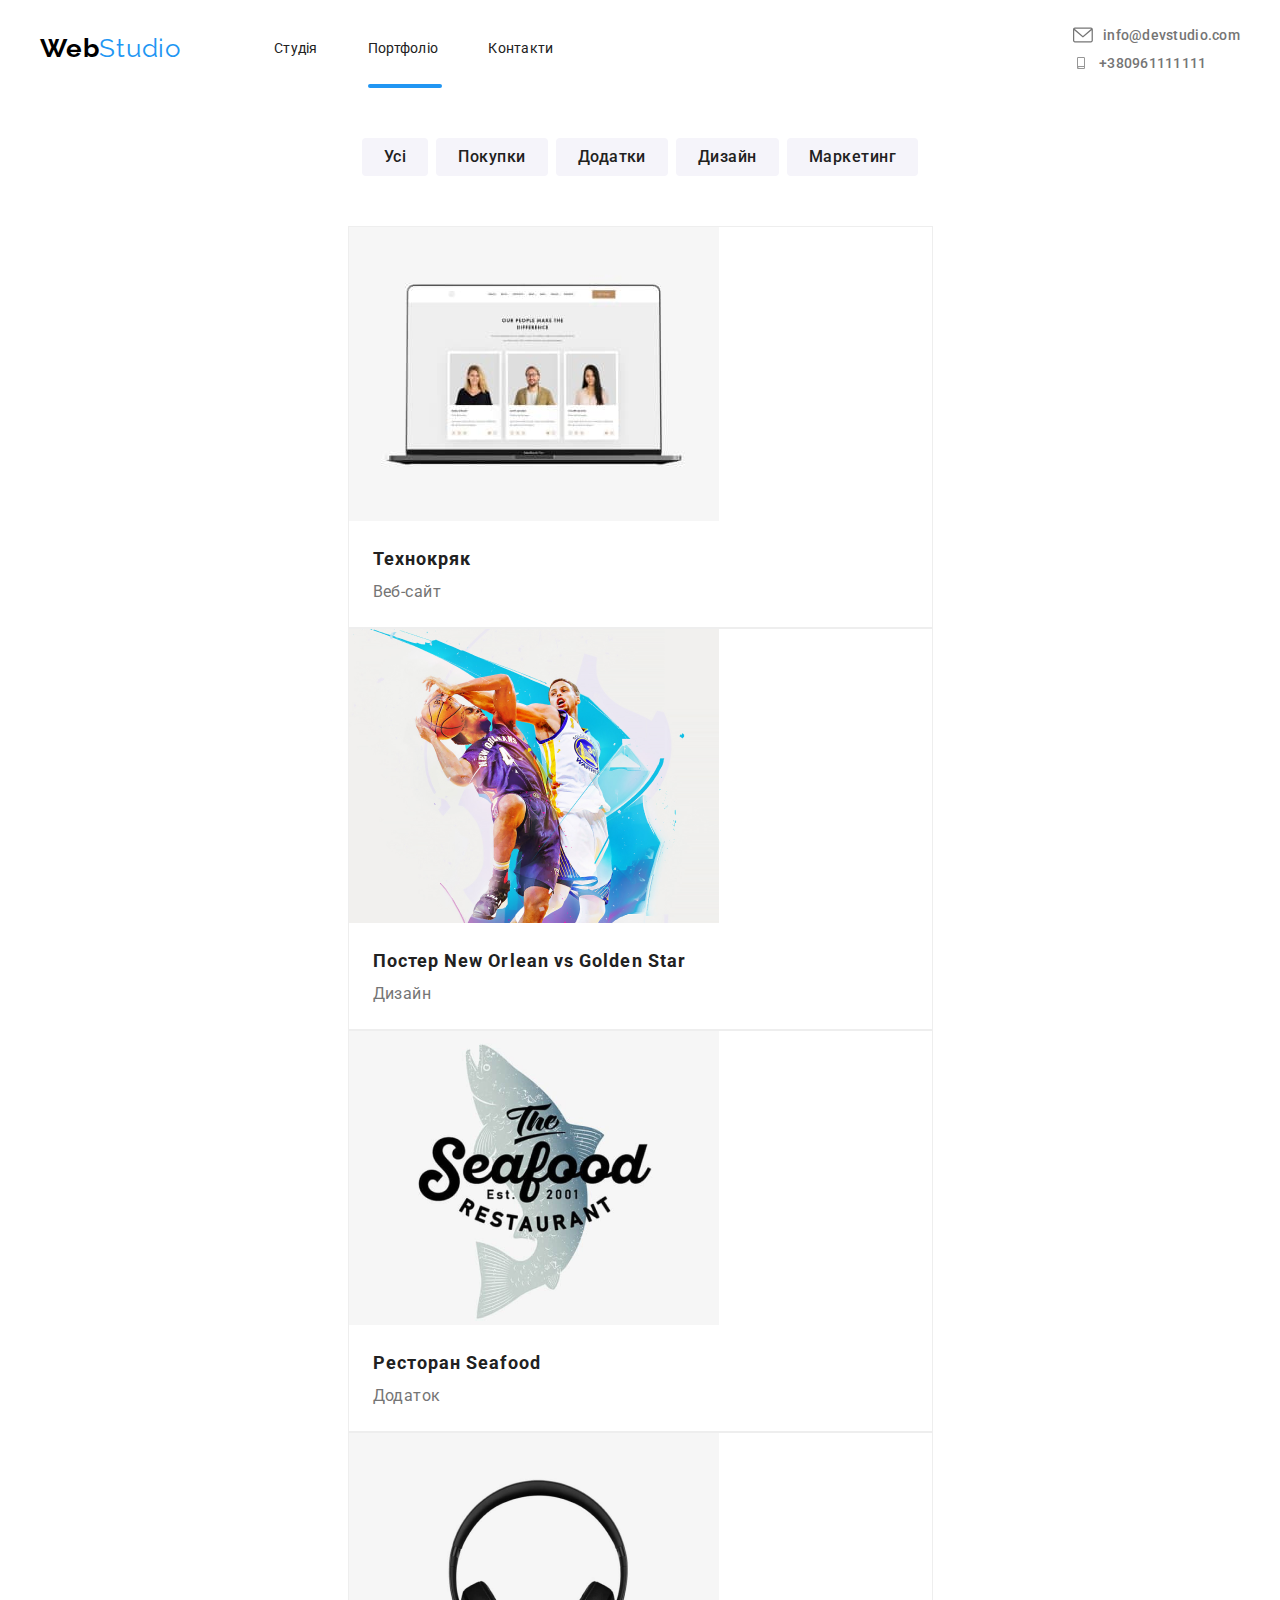
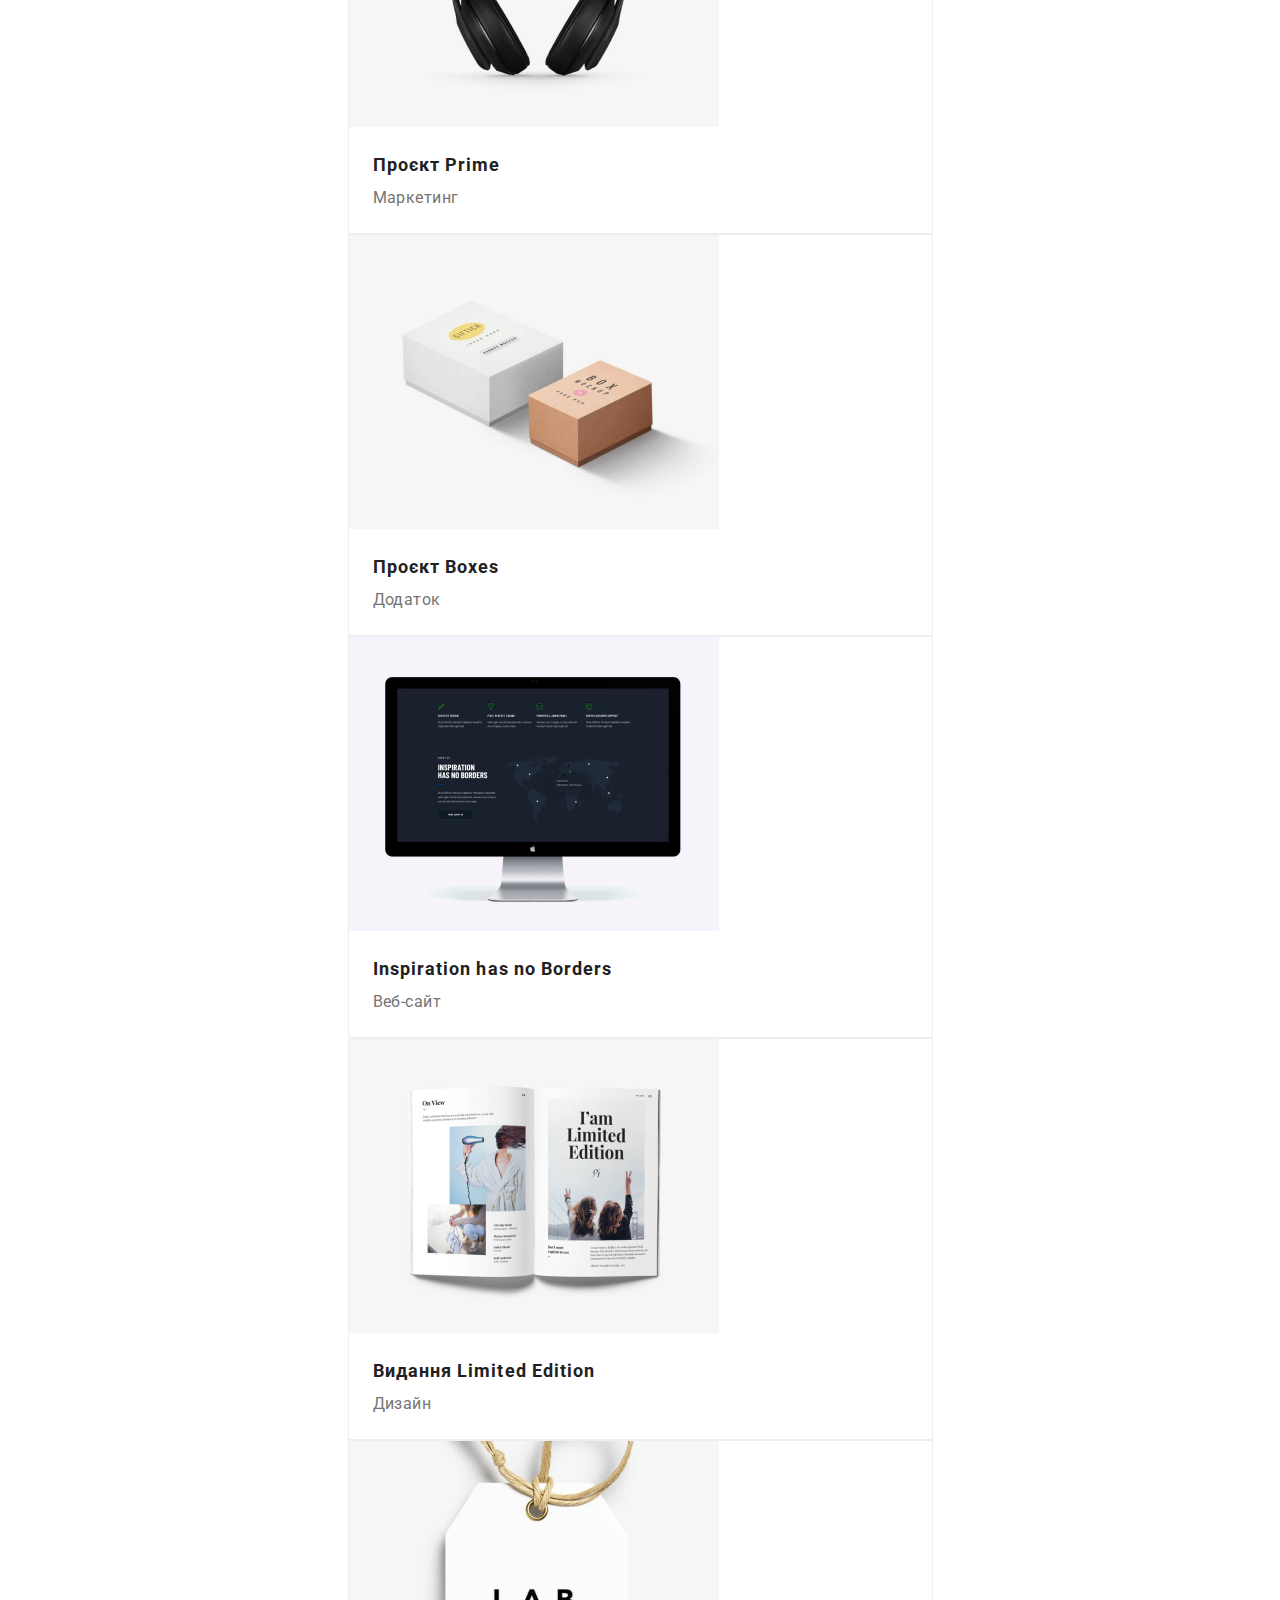
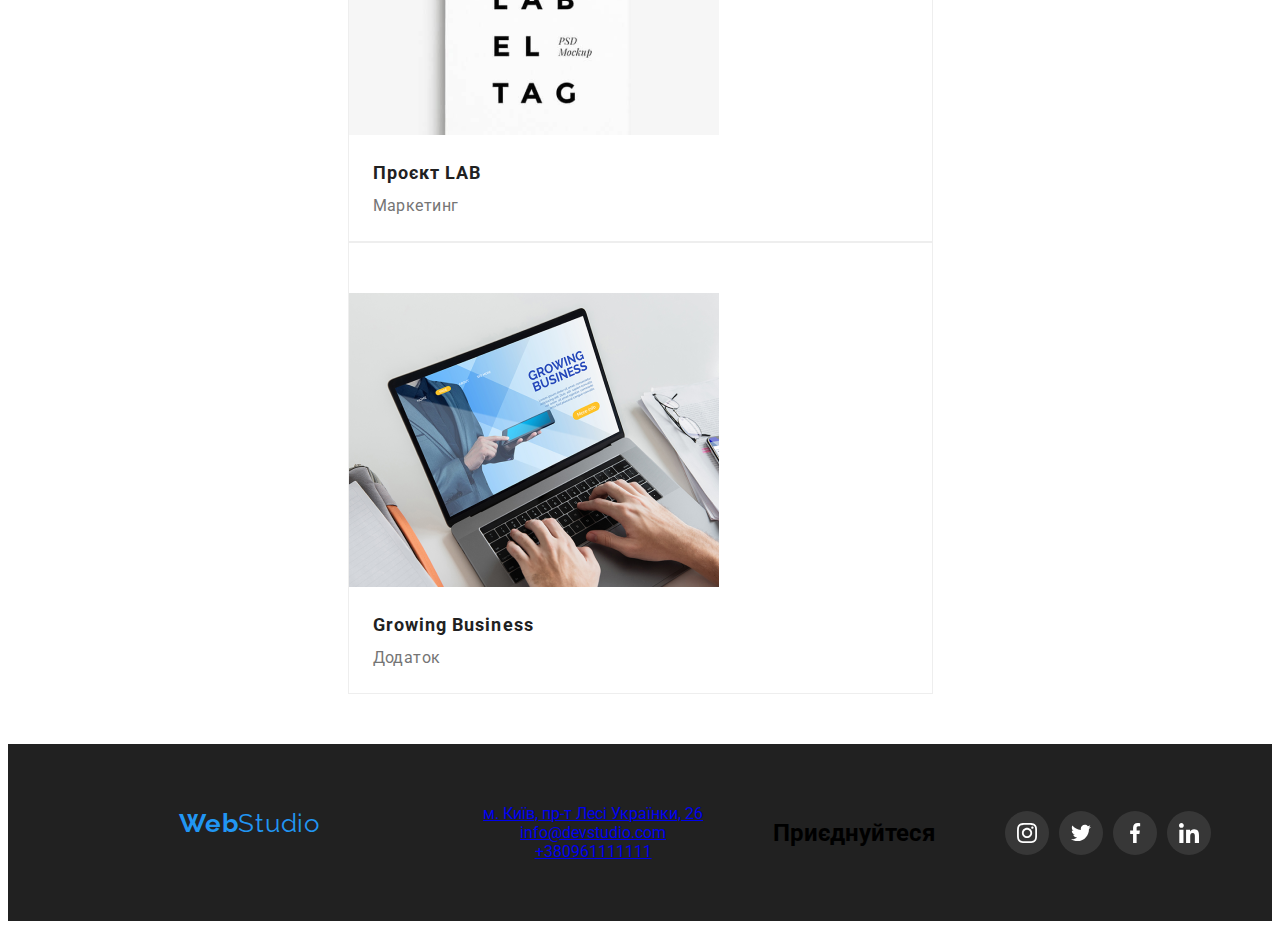
==== commit cd135b43: "add adaptiv on portfolio and footer" ====
--- a/portfolio_webstudio.html
+++ b/portfolio_webstudio.html
@@ -14,7 +14,7 @@
  <link rel="preconnect" href="https://fonts.googleapis.com">
 <link rel="preconnect" href="https://fonts.gstatic.com" crossorigin>
 <link href="https://fonts.googleapis.com/css2?family=Raleway:wght@700&family=Roboto:wght@400;500;700;900&display=swap" rel="stylesheet">
-<link rel="stylesheet" href="./css/styles.css"/>
+<link rel="stylesheet" href="./css/main.min.css"/>
 
 </head>
 <body>
@@ -96,7 +96,7 @@
                 </li>
             </ul>
             <ul class="market-list list">
-                
+                <div class="ad-container">
                 <li class="market-list-item">
                     <div class="wrapper-project-image">
                         
@@ -286,6 +286,7 @@
                 </li>
            
             </ul>
+            </div>
             </div>
            </section>
         </nav>
--- a/css/styles.css
+++ b/css/styles.css
@@ -1,1004 +1,15 @@
-:root {
-  --accent-color: #2196F3;
-  --main-color: #212121;
-  --add-color: #757575;
-  --add-white: #FFFFFF;
-  --main-bg-color: #2F303A;
-}
-
-body {
-  font-family: Roboto;
-}
-
-h1,
-h2,
-h3,
-h4,
-p {
-  margin-top: 0;
-  margin-bottom: 0;
-}
-
-ul {
-  margin-top: 0;
-  margin-bottom: 0;
-  padding-left: 0;
-}
-
-img {
-  display: block;
-  max-width: 100%;
-  height: auto;
-}
-
-.logo {
-  margin-right: 93px;
-}
-
-.list {
-  list-style: none;
-  padding: 0;
-}
-
-.link {
-  text-decoration: none;
-}
-
-.visually-hidden {
-  position: absolute;
-  width: 1px;
-  height: 1px;
-  margin: -1px;
-  border: 0;
-  padding: 0;
-  white-space: nowrap;
-  clip-path: inset(100%);
-  clip: rect(0 0 0 0);
-  overflow: hidden;
-}
-
-.container {
-  margin: 0 auto;
-  padding: 0 15px;
-  width: 1200px;
-}
-
-.header .container {
-  display: flex;
-  align-items: center;
-}
-
-.header-container {
-  background-color: #212121;
-}
-
-.logo {
-  font-family: Raleway;
-  font-size: 26px;
-  color: var(--accent-color);
-  letter-spacing: 0.78px;
-}
-
-.nav-list {
-
-  display: flex;
-  gap: 50px;
-
-}
-
-.nav-link {
-  display: block;
-  padding: 32px 0;
-}
-
-.header-list {
-  margin-left: auto;
-  display: flex;
-  gap: 50px;
-  justify-content: center;
-}
-
-.header-list-item {
-  margin-top: 32px;
-  margin-bottom: 32px;
-}
-
-.header-logo-icon {
-  fill: var(--add-color);
-  transition: fill 250ms cubic-bezier(0.4, 0, 0.2, 1);
-}
-
-.contact-link {
-  color: #212121;
-
-  font-family: Roboto;
-  font-size: 14px;
-  font-style: normal;
-  font-weight: 500;
-  line-height: normal;
-  letter-spacing: 0.28px;
-}
-
-.contact-link {
-  display: flex;
-  gap: 10px;
-  align-items: center;
-  transition: color 250ms cubic-bezier(0.4, 0, 0.2, 1);
-}
-
-.contact-link:hover,
-.contact-link:focus {
-  color: var(--accent-color);
-}
-
-.contact-link:hover .header-logo-icon,
-
-.contact-link:focus .header-logo-icon {
-  fill: var(--accent-color);
-}
-
-
-.nav-link {
-  font-family: Roboto;
-  font-size: 14px;
-  color: var(--main-color);
-  text-decoration: none;
-  letter-spacing: 0.28px;
-  position: relative;
-  transition: color 250ms cubic-bezier(0.4, 0, 0.2, 1);
-}
-
-.nav-link:hover,
-.nav-link:focus {
-  color: var(--accent-color);
-}
-
-.current::after {
-  content: '';
-  display: block;
-  width: 105%;
-  height: 4px;
-  border-radius: 2px;
-  background-color: var(--accent-color);
-  position: absolute;
-  bottom: 0;
-}
-
-.contact-link {
-  font-family: Roboto;
-  font-size: 14px;
-  font-weight: 500;
-  color: var(--add-color);
-  letter-spacing: 0.28px;
-  text-decoration: none;
-}
-
-.logo-icon {
-  color: #FFFFFF;
-}
-
-.hero-section {
-  background-color: #212121;
-  padding-top: 200px;
-  padding-bottom: 200px;
-}
-
-.hero-section {
-
-  outline: 1px solid black;
-  background-repeat: no-repeat;
-  background-position: center;
-  background-size: cover;
-  background-image:
-    linear-gradient(to right,
-      rgba(47, 48, 58, 0.4), rgba(47, 48, 58, 0.4)), url("../images/bg_hero_img.jpg")
-}
-
-.hero {
-  margin-bottom: 30px;
-  background-image: url(./images/ImgOverlay.png);
-  color: white;
-  text-align: center;
-  font-family: Roboto;
-  font-size: 44px;
-
-  letter-spacing: 2.64px;
-  text-transform: uppercase;
-}
-
-.hero-btn {
-  display: block;
-  width: 216px;
-  height: 50px;
-  margin: 0 auto;
-  color: white;
-  background-color: #2196F3;
-  border: none;
-  font-family: Roboto;
-  font-size: 16px;
- 
-  letter-spacing: 0.96px;
-}
-
-.hero-btn:hover,
-.hero-btn:focus {
-  background-color: #1581d9;
-}
-
-.backdrop {
-  position: fixed;
-  top: 0;
-  left: 0;
-  width: 100%;
-  height: 100%;
-  background-color: rgba(0, 0, 0, 0.5);
-  opacity: 1;
-  transition: transform 250ms cubic-bezier(0.4, 0, 0.2, 1);
-}
-.modal {
-  transition: transform 250ms cubic-bezier(0.4, 0, 0.2, 1);
-}
-.modal-text {
-
-  color: #212121;
-  margin-bottom: 12px;
-  text-align: center;
-  font-family: Roboto;
-  font-size: 20px;
-  font-style: normal;
-  font-weight: 700;
-  line-height: normal;
-  letter-spacing: 0.6px;
-}
-
-.backdrop.is-hidden {
-  opacity: 0;
-  pointer-events: none;
-}
-
-.no-scroll {
-  overflow: hidden;
-}
-
-.modal-cross-svg {
-  position: absolute;
-  top: 15px;
-  right: 15px;
-
-}
-
-.modal-input {
-  width: 100%;
-  border-radius: 4px;
-  border: 1px solid rgba(33, 33, 33, 0.20);
-  height: 40px;
-  resize: none;
-  transition: border-color 250ms cubic-bezier(0.4, 0, 0.2, 1);
-}
-
-.modal-comment {
-  width: 100%;
-  border-radius: 4px;
-  border: 1px solid rgba(33, 33, 33, 0.20);
-  height: 120px;
-  resize: none;
-}
-
-.modal-input:hover,
-.modal-input:focus {
-  border-color: var(--accent-color);
-  outline: none;
-}
-
-.checkbox-modal {
-  color: #757575;
-  display: block;
-  font-family: Roboto;
-  font-size: 14px;
-  font-style: normal;
-  font-weight: 400;
-  line-height: 24px;
-  /* 171.429% */
-  letter-spacing: 0.42px;
-  margin-top: 28px;
-  margin-bottom: 20px;
-}
-
-
-
-.checkbox-link {
-  color: #2196F3;
-  font-family: Roboto;
-  font-size: 14px;
-  font-style: normal;
-  font-weight: 400;
-  line-height: 24px;
-  letter-spacing: 0.42px;
-  text-decoration-line: underline;
-}
-
-
-
-.modal-button {
-  display: block;
-  margin: 0 auto;
-  border-radius: 4px;
-  background: #188CE8;
-  border: none;
-  box-shadow: 0px 4px 4px 0px rgba(0, 0, 0, 0.15);
-  width: 200px;
-  height: 50px;
-  color: #FFF;
-  transition: background-color 250ms cubic-bezier(0.4, 0, 0.2, 1);
-  text-align: center;
-  font-family: Roboto;
-  font-size: 16px;
-  font-style: normal;
-  font-weight: 700;
-  line-height: 30px;
-  /* 187.5% */
-  letter-spacing: 0.96px;
-}
-
-.modal-button:hover,
-.modal-button:focus {
-  background-color: #1581d9;
-}
-
-.modal-name {
-  color: #757575;
-
-  font-family: Roboto;
-  font-size: 12px;
-  font-style: normal;
-  font-weight: 400;
-  line-height: normal;
-  letter-spacing: 0.12px;
-  margin-bottom: 4px;
-  position: relative;
-  display: block;
-  transition: border-color 250ms cubic-bezier(0.4, 0, 0.2, 1);
-}
-
-.modal-link1 {
-  position: absolute;
-  top: 105px;
-  left: 50px;
-}
-
-.modal-link2 {
-  position: absolute;
-  top: 163px;
-  left: 50px;
-}
-
-.modal-link3 {
-  position: absolute;
-  top: 225px;
-  left: 50px;
-}
-
-.name-modal {
-  transition: border-color 250ms cubic-bezier(0.4, 0, 0.2, 1);
-  display: block;
-  position: relative;
-
-}
-
-.name-modal:not(:first-child) {
-  margin-top: 10px;
-}
-
-.modal-input:hover+.modal-name-svg,
-.modal-input:focus+.modal-name-svg {
-  fill: var(--accent-color);
-}
-
-.name-modal:hover {
-  border-color: #2196F3;
-}
-
-.modal-name-svg {
-  position: absolute;
-  bottom: 11px;
-  left: 12px;
-  transition: fill 250ms cubic-bezier(0.4, 0, 0.2, 1);
-
-}
-
-.modal {
-  position: absolute;
-  top: 50%;
-  left: 50%;
-  min-width: 400px;
-  min-height: 300px;
-  padding: 40px;
-  border-radius: 4px;
-
-  background-color: #FFF;
-  transform: translate(-50%, -50%);
-  width: 528px;
-  height: 581px;
-}
-
-.advantages {
-  padding-top: 94px;
-}
-
-.advantages-list {
-  display: flex;
-  gap: 30px;
-}
-
-.advantages-item-title {
-  padding-bottom: 15px;
-
-  color: #212121;
-  text-transform: capitalize;
-  font-family: Roboto;
-  font-size: 14px;
-
-  letter-spacing: 0.42px;
-  text-transform: uppercase;
-}
-
-.advantages-list-text {
-  font-family: Roboto;
-  font-size: 14px;
-  padding-top: 200px;
-  padding-bottom: 200px;
-  letter-spacing: 0.42px;
-}
-
-.advantages-list-item:nth-child(1)::before {
-  content: "";
-  display: block;
-  margin: 0 auto;
-  margin-bottom: 30px;
-  width: 270px;
-  height: 120px;
-  background-image: url("../images/antenna.svg");
-  background-repeat: no-repeat;
-}
-
-.advantages-list-item:nth-child(2)::before {
-  content: "";
-  display: block;
-  margin: 0 auto;
-  margin-bottom: 30px;
-  width: 270px;
-  height: 120px;
-  background-image: url("../images/clock.svg");
-  background-repeat: no-repeat;
-
-}
-
-.advantages-list-item::before {
-  background-color: #F5F4FA;
-  background-position: center;
-  border-radius: 4px;
-
-}
-
-.advantages-list-item:nth-child(3)::before {
-  content: "";
-  display: block;
-  margin: 0 auto;
-  margin-bottom: 30px;
-  width: 270px;
-  height: 120px;
-  background-image: url("../images/diagram.svg");
-  background-repeat: no-repeat;
-}
-
-.advantages-list-item:nth-child(4)::before {
-  content: "";
-  display: block;
-  margin: 0 auto;
-  margin-bottom: 30px;
-  width: 270px;
-  height: 120px;
-  background-image: url("../images/astronaut.svg");
-  background-repeat: no-repeat;
-
-
-}
-
-
-
-.advantages-list-title {
-  color: #212121;
-  text-transform: lowercase;
-}
-
-.advantages-item-text {
-  color: #757575;
-
-  font-family: Roboto;
-  font-size: 14px;
-  font-style: normal;
-  font-weight: 400;
-  line-height: 24px;
-  /* 171.429% */
-  letter-spacing: 0.42px;
-}
-
-.work-title {
-  margin-bottom: 50px;
-
-}
-
-.work-list {
-  display: flex;
-  justify-content: center;
-  gap: 30px;
-
-}
-
-.work-list-item {
-  position: relative;
-
-}
-
-.work-item-text {
-  position: absolute;
-  bottom: 0;
-  background-color: rgba(0, 0, 0, 0.5);
-
-  width: 100%;
-  padding: 27px;
-  color: #FFF;
-
-  text-align: center;
-  font-family: Roboto;
-  font-size: 14px;
-  font-style: normal;
-  font-weight: 700;
-  line-height: normal;
-  letter-spacing: 0.42px;
-  text-transform: uppercase;
-
-}
-
-.work {
-  padding-top: 94px;
-  padding-bottom: 94px;
-  color: #212121;
-  text-align: center;
-  font-family: Roboto;
-  font-size: 36px;
-
-  letter-spacing: 1.08px;
-}
-
-.work-name {
-  color: #212121;
-  padding-top: 200px;
-  padding-bottom: 200px;
-  text-align: center;
-  font-family: Roboto;
-  font-size: 16px;
-  font-style: normal;
-  font-weight: 500;
-  line-height: normal;
-  letter-spacing: 0.48px;
-}
-
-.workers {
-  background-color: #F5F4FA;
-  padding-top: 94px;
-  padding-bottom: 94px;
-  text-align: center;
-  font-family: Roboto;
-  font-size: 16px;
-
-
-  letter-spacing: 0.48px;
-}
-
-.worker-soc-icon {
-  fill: #757575;
-  transition: fill 250ms cubic-bezier(0.4, 0, 0.2, 1);
-}
-
-.worker-soc-link {
-  transition: background-color 250ms cubic-bezier(0.4, 0, 0.2, 1);
-}
-
-.worker-soc-link:hover,
-.worker-soc-link:focus {
-  background-color: var(--accent-color);
-}
-
-.worker-soc-list {
-  justify-content: center;
-  gap: 10px;
-}
-
-.worker-soc-link:hover .worker-soc-icon,
-.worker-soc-link:focus .worker-soc-icon {
-  fill: white;
-}
-
-.worker-soc-icon:hover {
-  fill: #2196F3;
-}
-
-.worker-soc-link {
-  display: flex;
-  padding: 12px;
-  border-radius: 50%;
-}
-
-.worker-list-item {
-  background-color: #FFF;
-}
-
-.worker-list {
-  display: flex;
-  justify-content: center;
-  gap: 30px;
-}
-
-.worker-soc-list {
-  display: flex;
-  gap: 14px;
-  margin-top: 16px;
-}
-
-.worker-box-info {
-  padding: 30px 0;
-}
-
-.worker-list-item {
-  box-shadow: 0px 2px 1px 0px rgba(0, 0, 0, 0.20), 0px 1px 1px 0px rgba(0, 0, 0, 0.14), 0px 1px 3px 0px rgba(0, 0, 0, 0.12);
-}
-
-.workers-title {
-  color: #212121;
-  margin-bottom: 50px;
-  text-align: center;
-  font-family: Roboto;
-  font-size: 36px;
-  font-style: normal;
-  font-weight: 700;
-  line-height: normal;
-  letter-spacing: 1.08px;
-  justify-content: center;
-}
-
-.clients-logo-title {
-  text-align: center;
-  margin-bottom: 20px;
-}
-
-.clients-logo-link:hover,
-.clients-logo-link:focus {
-
-  border-color: #2196F3;
-
-}
-
-.clients {
-
-  padding-top: 94px;
-  padding-bottom: 94px;
-}
-
-.client-list {
-  display: flex;
-  gap: 30px;
-}
-
-.icon-client-logo {
-  fill: #757575;
-  transition: fill 250ms cubic-bezier(0.4, 0, 0.2, 1);
-}
-
-.clients-logo-link:hover .icon-client-logo,
-.clients-logo-link:focus .icon-client-logo {
-  fill: #2196F3;
-
-}
-
-.clients-logo-link {
-  padding: 16px 32px;
-
-  border-radius: 1px;
-  border-color: #757575;
-  border-width: 1px;
-  border-style: solid;
-  display: block;
-  transition: border-color 250ms cubic-bezier(0.4, 0, 0.2, 1);
-}
 
 
 
 
-.footer {
-  background-color: #212121;
-  padding-top: 60px;
-  padding-bottom: 60px;
-}
-
-.footer .container {
-  display: flex;
-  gap: 70px;
-}
-
-.svg-address-title {
-  color: #FFF;
-
-  font-family: Roboto;
-  font-size: 14px;
-  font-style: normal;
-  font-weight: 700;
-  line-height: normal;
-  letter-spacing: 0.42px;
-  text-transform: uppercase;
-  margin-left: 516px;
-}
-
-.footer-soc-icon {
-  fill: white;
-}
 
 
 
-.svg-address-item {
-  width: 170px;
-  height: 92px;
-  border-radius: 4px;
-  border-color: black;
-  border-width: 3px;
-
-}
-
-.footer-logo .logo-acent {
-  color: var(--accent-color);
-}
-
-.footer-soc-links__title {
-  color: #FFF;
-
-  font-family: Roboto;
-  font-size: 14px;
-  font-style: normal;
-  font-weight: 700;
-  line-height: normal;
-  letter-spacing: 0.42px;
-  text-transform: uppercase;
-}
-
-.svg-address-list {
-  display: flex;
-  gap: 10px;
-}
-
-.footer-address {
-  display: flex;
-  flex-direction: column;
-  font-style: normal;
-}
-
-.footer-logo {
-  color: white;
-}
-
-.footer-soc-link {
-  padding: 12px;
-  background-color: rgba(255, 255, 255, 0.1);
-  display: flex;
-  border-radius: 50%;
-}
-
-.footer-input-title {
-  color: #FFF;
-
-  font-family: Roboto;
-  font-size: 14px;
-  font-style: normal;
-  font-weight: 700;
-  line-height: normal;
-  letter-spacing: 0.42px;
-  text-transform: uppercase;
-  margin-top: 20px;
-}
-
-.footer-input {
-  width: 358px;
-  height: 50px;
-  border-radius: 4px;
-  border: 1px solid rgba(255, 255, 255, 0.30);
-
-  background: rgba(33, 150, 243, 0.00);
-
-  box-shadow: 0px 4px 4px 0px rgba(0, 0, 0, 0.15);
-
-}
-
-.footer-input-btn {
-  width: 200px;
-  height: 50px;
-  color: #FFF;
-  border-radius: 4px;
-  background: #2196F3;
-
-  box-shadow: 0px 4px 4px 0px rgba(0, 0, 0, 0.15);
-  text-align: center;
-  font-family: Roboto;
-  font-size: 16px;
-  font-style: normal;
-  font-weight: 700;
-  line-height: 30px;
-  /* 187.5% */
-  letter-spacing: 0.96px;
-}
-
-.footer-input-svg {
-  fill: #FFF;
-
-
-}
-
-.logo {
-  color: #2196F3;
-
-  font-family: Raleway;
-  font-size: 26px;
-  font-style: normal;
-  font-weight: 700;
-  line-height: normal;
-  letter-spacing: 0.78px;
-}
-
-.logo-acent {
-  color: #000;
-  font-family: Raleway;
-  font-size: 26px;
-  font-style: normal;
-  font-weight: 700;
-  line-height: normal;
-  letter-spacing: 0.78px;
-}
 
 
 
-.filter-btn {
-  color: #212121;
-  padding: 6px 22px;
-  background: #F5F4FA;
-  border-radius: 4px;
-  border: none;
-  text-align: center;
-  font-family: Roboto;
-  font-size: 16px;
-  font-style: normal;
-  font-weight: 500;
-  line-height: 26px;
-  /* 162.5% */
-  letter-spacing: 0.48px;
-  transition: color 250ms cubic-bezier(0.4, 0, 0.2, 1), background-color 250ms cubic-bezier(0.4, 0, 0.2, 1);
-  cursor: pointer;
-
-}
-
-.filter-btn:hover,
-.filter-btn:focus {
-  color: var(--add-white);
-  background-color: var(--accent-color);
-
-}
-
-.market {
-  padding-top: 50px;
-  padding-bottom: 50px;
-}
-
-.filter-list {
-  display: flex;
-  gap: 8px;
-  justify-content: center;
-}
-
-.market-list {
-  display: flex;
-  flex-wrap: wrap;
-  gap: 30px;
-  margin-top: 50px;
-}
-
-.market-list-item {
-  position: relative;
-  overflow: hidden;
-  border-color: #EEE;
-  border-style: solid;
-  border-width: 1px;
-  flex-basis: calc((100% - 60px)/3)
-}
-
-.project-overlay {
-  padding-left: 24px;
-  padding-top: 63px;
-  padding-bottom: 63px;
-  padding-right: 24px;
-  position: absolute;
-  left: 0;
-  top: 0;
-  width: 100%;
-  height: 100%;
-  background-color: rgba(33, 150, 243, 0.90);
-  transform: translateY(100%);
-  transition: transform 250ms ease-in-out;
-  cursor: pointer;
 
 
 
-}
 
-.wrapper-project-image:hover .project-overlay {
-  transform: translateY(0);
-}
 
-.wrapper-project-image {
-  position: relative;
-  overflow: hidden;
-
-}
-
-.overlay-text {
-  color: #FFF;
-
-  font-family: Roboto;
-  font-size: 18px;
-  font-style: normal;
-  font-weight: 400;
-  line-height: 28px;
-  /* 155.556% */
-  letter-spacing: 0.54px;
-}
-
-.project__wrapper-info {
-  padding-left: 24px;
-  padding-top: 20px;
-  padding-bottom: 20px;
-}
-
-.market-title {
-  color: #212121;
-
-  font-family: Roboto;
-  font-size: 18px;
-  font-style: normal;
-  font-weight: 700;
-  line-height: 36px;
-  /* 200% */
-  letter-spacing: 1.08px;
-}
-
-.market-text {
-
-  width: 322px;
-  color: #757575;
-
-  font-family: Roboto;
-  font-size: 16px;
-  font-style: normal;
-  font-weight: 400;
-  line-height: 30px;
-  /* 187.5% */
-  letter-spacing: 0.48px;
-}
-
-.footer-logo {
-  margin-bottom: 20px;
-}
-
-.svg-logo-link {
-  display: flex;
-  align-items: center;
-  justify-content: center;
-  width: 75px;
-  height: 75px;
-  border-radius: 50%;
-}--- a/css/main.min.css
+++ b/css/main.min.css
@@ -0,0 +1 @@
+body{font-family:Roboto}h1,h2,h3,h4,p{margin-top:0;margin-bottom:0}ul{margin-top:0;margin-bottom:0;padding-left:0}img{display:block;max-width:100%;height:auto}.list{list-style:none;padding:0}.link{text-decoration:none}.visually-hidden{position:absolute;width:1px;height:1px;margin:-1px;border:0;padding:0;white-space:nowrap;-webkit-clip-path:inset(100%);clip-path:inset(100%);clip:rect(0 0 0 0);overflow:hidden}.container{margin:0 auto;padding:0 15px;min-width:320px}@media screen and (min-width: 480px){.container{min-width:480px}}@media screen and (min-width: 768px){.container{min-width:768px}}@media screen and (min-width: 1200px){.container{width:1200px}}.footer-logo .logo-acent{color:#2196f3}.footer-logo{color:#fff}.logo{font-family:Raleway;font-size:26px;color:#2196f3;letter-spacing:.78px;margin-right:88px}@media screen and (min-width: 1200px){.logo{margin-right:93px}}.header-logo-icon{fill:#757575;-webkit-transition:fill 250ms cubic-bezier(0.4, 0, 0.2, 1);transition:fill 250ms cubic-bezier(0.4, 0, 0.2, 1)}.logo-acent{color:#000;font-family:Raleway;font-size:26px;font-style:normal;font-weight:700;line-height:normal;letter-spacing:.78px}.footer-logo{margin-bottom:20px;margin-left:160px}@media screen and (min-width: 768px){.footer-logo{margin-left:110px}}.svg-logo-link{display:-webkit-box;display:-ms-flexbox;display:flex;-webkit-box-align:center;-ms-flex-align:center;align-items:center;-webkit-box-pack:center;-ms-flex-pack:center;justify-content:center;gap:0px;-webkit-box-orient:horizontal;-webkit-box-direction:normal;-ms-flex-direction:row;flex-direction:row;width:75px;height:75px;border-radius:50%}.footer-form__btn{width:200px;height:50px;color:#fff;border-radius:4px;background:#2196f3;margin-left:140px;-webkit-box-shadow:0px 4px 4px 0px rgba(0,0,0,.15);box-shadow:0px 4px 4px 0px rgba(0,0,0,.15);text-align:center;font-family:Roboto;font-size:16px;font-style:normal;font-weight:700;line-height:30px;letter-spacing:.96px;margin-top:20px}@media screen and (min-width: 768px){.footer-form__btn{margin-left:400px;margin-top:10px}}.hero__btn{display:block;width:200px;height:50px;margin:0 auto;color:#fff;background-color:#2196f3;border:none;font-family:Roboto;font-size:16px;letter-spacing:.96px;margin-left:140px;margin-right:140px}@media screen and (min-width: 768px){.hero__btn{margin-left:284px;margin-right:284px;width:200px;height:50px}}@media screen and (min-width: 1440px){.hero__btn{margin-left:692px;margin-right:692px;width:216px;height:50px}}.hero__btn:hover,.hero__btn:focus{background-color:#1581d9}.header .container{display:-webkit-box;display:-ms-flexbox;display:flex;-webkit-box-align:center;-ms-flex-align:center;align-items:center;-webkit-box-pack:justify;-ms-flex-pack:justify;justify-content:space-between}.nav{display:none}@media screen and (min-width: 768px){.nav{display:block}}.nav-list{display:-webkit-box;display:-ms-flexbox;display:flex;-webkit-box-align:center;-ms-flex-align:center;align-items:center;-webkit-box-pack:center;-ms-flex-pack:center;justify-content:center;gap:50px;-webkit-box-orient:horizontal;-webkit-box-direction:normal;-ms-flex-direction:row;flex-direction:row}.nav-link{display:block;padding:32px 0}.header-list{display:none}@media screen and (min-width: 768px){.header-list{display:-webkit-box;display:-ms-flexbox;display:flex;-webkit-box-align:center;-ms-flex-align:center;align-items:center;-webkit-box-pack:start;-ms-flex-pack:start;justify-content:flex-start;gap:10px;-webkit-box-orient:vertical;-webkit-box-direction:normal;-ms-flex-direction:column;flex-direction:column;-webkit-box-align:start;-ms-flex-align:start;align-items:flex-start;margin-left:auto}}.header-list-item{margin-top:32px;margin-bottom:32px}.contact-link{display:-webkit-box;display:-ms-flexbox;display:flex;-webkit-box-align:center;-ms-flex-align:center;align-items:center;-webkit-box-pack:center;-ms-flex-pack:center;justify-content:center;gap:10px;-webkit-box-orient:horizontal;-webkit-box-direction:normal;-ms-flex-direction:row;flex-direction:row;-webkit-transition:color 250ms cubic-bezier(0.4, 0, 0.2, 1);transition:color 250ms cubic-bezier(0.4, 0, 0.2, 1);color:#212121;font-family:Roboto;font-size:14px;font-style:normal;font-weight:500;line-height:normal;letter-spacing:.28px}.contact-link:hover,.contact-link:focus{color:#2196f3}.contact-link:hover .header-logo-icon,.contact-link:focus .header-logo-icon{fill:#2196f3}.nav-link{font-family:Roboto;font-size:14px;color:#212121;text-decoration:none;letter-spacing:.28px;position:relative;-webkit-transition:color 250ms cubic-bezier(0.4, 0, 0.2, 1);transition:color 250ms cubic-bezier(0.4, 0, 0.2, 1)}.nav-link:hover,.nav-link:focus{color:#2196f3}.current::after{content:"";display:block;width:105%;height:4px;border-radius:2px;background-color:#2196f3;position:absolute;bottom:0}.contact-link{font-family:Roboto;font-size:14px;font-weight:500;color:#757575;letter-spacing:.28px;text-decoration:none}.header__menu-btn{border:none;background-color:rgba(0,0,0,0)}@media screen and (min-width: 768px){.header__menu-btn{display:none}}.hero-section{background-color:#212121;padding-top:200px;padding-bottom:200px;outline:1px solid #000;background-repeat:no-repeat;background-position:center;background-size:cover;display:-webkit-box;display:-ms-flexbox;display:flex;-webkit-box-align:center;-ms-flex-align:center;align-items:center;-webkit-box-pack:center;-ms-flex-pack:center;justify-content:center;gap:0px;-webkit-box-orient:horizontal;-webkit-box-direction:normal;-ms-flex-direction:row;flex-direction:row;background-image:-webkit-gradient(linear, left top, right top, from(rgba(47, 48, 58, 0.4)), to(rgba(47, 48, 58, 0.4))),url("../images/bg_hero_img.jpg");background-image:linear-gradient(to right, rgba(47, 48, 58, 0.4), rgba(47, 48, 58, 0.4)),url("../images/bg_hero_img.jpg")}.hero-section__title{color:#fff;text-align:center;font-family:Roboto;font-size:26px;font-style:normal;font-weight:900;line-height:60px;letter-spacing:2.64px;text-transform:uppercase;margin-bottom:30px;margin-left:60px;margin-right:60px}@media screen and (min-width: 768px){.hero-section__title{margin-left:204px;margin-right:204px}}@media screen and (min-width: 1440px){.hero-section__title{margin-left:452px;margin-right:452px;font-size:44px}}.backdrop{position:fixed;top:0;left:0;width:100%;height:100%;background-color:rgba(0,0,0,.5);opacity:1;-webkit-transition:opacity 500ms;transition:opacity 500ms}.backdrop.is-hidden .modal{-webkit-transform:translate(-50%, -50%) scale(0);-ms-transform:translate(-50%, -50%) scale(0);transform:translate(-50%, -50%) scale(0)}.modal-text{color:#757575;margin-bottom:12px;text-align:center;font-family:Roboto;font-size:20px;font-style:normal;font-weight:700;line-height:normal;letter-spacing:.6px}.backdrop.is-hidden{opacity:0;pointer-events:none}.no-scroll{overflow:hidden}.modal-cross-svg{position:absolute;top:15px;right:15px}.modal-input{width:100%;border-radius:4px;border:1px solid rgba(33,33,33,.2);height:40px;resize:none;-webkit-transition:border-color 250ms cubic-bezier(0.4, 0, 0.2, 1);transition:border-color 250ms cubic-bezier(0.4, 0, 0.2, 1)}.modal-comment{width:100%;border-radius:4px;border:1px solid rgba(33,33,33,.2);height:120px;resize:none}.modal-input:hover,.modal-input:focus{border-color:#2196f3;outline:none}.checkbox-modal{color:#757575;display:block;font-family:Roboto;font-size:14px;font-style:normal;font-weight:400;line-height:24px;letter-spacing:.42px;margin-top:28px;margin-bottom:20px}.checkbox-link{color:#2196f3;font-family:Roboto;font-size:14px;font-style:normal;font-weight:400;line-height:24px;letter-spacing:.42px;text-decoration-line:underline}.modal-button{display:block;margin:0 auto;border-radius:4px;background:#188ce8;border:none;-webkit-box-shadow:0px 4px 4px 0px rgba(0,0,0,.15);box-shadow:0px 4px 4px 0px rgba(0,0,0,.15);width:200px;height:50px;color:#fff;-webkit-transition:background-color 250ms cubic-bezier(0.4, 0, 0.2, 1);transition:background-color 250ms cubic-bezier(0.4, 0, 0.2, 1);text-align:center;font-family:Roboto;font-size:16px;font-style:normal;font-weight:700;line-height:30px;letter-spacing:.96px}.modal-button:hover,.modal-button:focus{background-color:#1581d9}.modal-name{color:#757575;font-family:Roboto;font-size:12px;font-style:normal;font-weight:400;line-height:normal;letter-spacing:.12px;margin-bottom:4px;position:relative;display:block;-webkit-transition:border-color 250ms cubic-bezier(0.4, 0, 0.2, 1);transition:border-color 250ms cubic-bezier(0.4, 0, 0.2, 1)}.modal-link1{position:absolute;top:105px;left:50px}.modal-link2{position:absolute;top:163px;left:50px}.modal-link3{position:absolute;top:225px;left:50px}.name-modal{-webkit-transition:border-color 250ms cubic-bezier(0.4, 0, 0.2, 1);transition:border-color 250ms cubic-bezier(0.4, 0, 0.2, 1);display:block;position:relative}.name-modal:not(:first-child){margin-top:10px}.modal-input:hover+.modal-name-svg,.modal-input:focus+.modal-name-svg{fill:#2196f3}.name-modal:hover{border-color:#2196f3}.modal-name-svg{position:absolute;bottom:11px;left:12px;-webkit-transition:fill 250ms cubic-bezier(0.4, 0, 0.2, 1);transition:fill 250ms cubic-bezier(0.4, 0, 0.2, 1)}.modal{position:absolute;top:50%;left:50%;padding:40px;border-radius:4px;background-color:#fff;-webkit-transform:translate(-50%, -50%);-ms-transform:translate(-50%, -50%);transform:translate(-50%, -50%);width:450px;height:609px;-webkit-transform:translate(-50%, -50%) scale(1);-ms-transform:translate(-50%, -50%) scale(1);transform:translate(-50%, -50%) scale(1);-webkit-transition:-webkit-transform 1000ms;transition:-webkit-transform 1000ms;transition:transform 1000ms;transition:transform 1000ms, -webkit-transform 1000ms}@media screen and (min-width: 1200px){.modal{width:528px;height:581px}}.advantages{padding-top:60px}@media screen and (min-width: 1200px){.advantages{padding-top:94px}}.advantages__list{display:-webkit-box;display:-ms-flexbox;display:flex;-webkit-box-align:center;-ms-flex-align:center;align-items:center;-webkit-box-pack:center;-ms-flex-pack:center;justify-content:center;gap:30px;-webkit-box-orient:vertical;-webkit-box-direction:normal;-ms-flex-direction:column;flex-direction:column}@media screen and (min-width: 768px){.advantages__list{-webkit-box-orient:horizontal;-webkit-box-direction:normal;-ms-flex-direction:row;flex-direction:row;-ms-flex-wrap:wrap;flex-wrap:wrap}}.advantages__list-item{-ms-flex-preferred-size:100%;flex-basis:100%}@media screen and (min-width: 768px){.advantages__list-item{-ms-flex-preferred-size:calc((100% - 30px*(2 - 1))/2);flex-basis:calc((100% - 30px*(2 - 1))/2)}}@media screen and (min-width: 1200px){.advantages__list-item{-ms-flex-preferred-size:calc((100% - 30px*(4 - 1))/4);flex-basis:calc((100% - 30px*(4 - 1))/4)}}.advantages-item-title{color:#212121;text-transform:capitalize;font-family:Roboto;font-size:14px;text-align:center;letter-spacing:.42px;text-transform:uppercase}@media screen and (min-width: 768px){.advantages-item-title{text-align:none}}@media screen and (min-width: 1200px){.advantages-item-title{text-align:none}}.advantages-list-text{font-family:Roboto;font-size:14px;padding-top:200px;padding-bottom:200px;letter-spacing:.42px}.advantages__list-item::before{content:"";display:block;margin:0 auto;margin-bottom:30px;width:100%;height:120px;background-repeat:no-repeat}.advantages__list-item:nth-child(1)::before{background-image:url("../images/antenna.svg")}.advantages__list-item:nth-child(2)::before{content:"";background-image:url("../images/clock.svg")}.advantages__list-item::before{background-color:#f5f4fa;background-position:center;border-radius:4px}.advantages__list-item:nth-child(3)::before{content:"";background-image:url("../images/diagram.svg")}.advantages__list-item:nth-child(4)::before{content:"";background-image:url("../images/astronaut.svg")}.advantages__list-title{color:#212121;text-transform:lowercase}.advantages__item-text{color:#757575;font-family:Roboto;font-size:14px;font-style:normal;font-weight:400;line-height:24px;letter-spacing:.42px}.work__title{display:none}@media screen and (min-width: 1200px){.work__title{margin-bottom:50px;display:-webkit-box;display:-ms-flexbox;display:flex;-webkit-box-pack:center;-ms-flex-pack:center;justify-content:center}}.work__list{display:none}@media screen and (min-width: 1200px){.work__list{display:-webkit-box;display:-ms-flexbox;display:flex;-webkit-box-align:center;-ms-flex-align:center;align-items:center;-webkit-box-pack:center;-ms-flex-pack:center;justify-content:center;gap:30px;-webkit-box-orient:horizontal;-webkit-box-direction:normal;-ms-flex-direction:row;flex-direction:row}}.work__list-item{position:relative}.work__item-text{position:absolute;bottom:0;background-color:rgba(0,0,0,.5);width:100%;padding:27px;color:#fff;text-align:center;font-family:Roboto;font-size:14px;font-style:normal;font-weight:700;line-height:normal;letter-spacing:.42px;text-transform:uppercase}.work{padding-top:94px;padding-bottom:94px;color:#212121;text-align:center;font-family:Roboto;font-size:36px;letter-spacing:1.08px}.work-name{color:#212121;padding-top:200px;padding-bottom:200px;text-align:center;font-family:Roboto;font-size:16px;font-style:normal;font-weight:500;line-height:normal;letter-spacing:.48px}.workers{background-color:#f5f4fa;padding-top:94px;padding-bottom:94px;text-align:center;font-family:Roboto;font-size:16px;display:-webkit-box;display:-ms-flexbox;display:flex;-webkit-box-align:center;-ms-flex-align:center;align-items:center;-webkit-box-pack:center;-ms-flex-pack:center;justify-content:center;gap:0px;-webkit-box-orient:horizontal;-webkit-box-direction:normal;-ms-flex-direction:row;flex-direction:row;letter-spacing:.48px}@media screen and (min-width: 768px){.workers{-ms-flex-preferred-size:calc((100% - 30px*(2 - 1))/2);flex-basis:calc((100% - 30px*(2 - 1))/2)}}@media screen and (min-width: 1400px){.workers{-ms-flex-preferred-size:calc((100% - 30px*(4 - 1))/4);flex-basis:calc((100% - 30px*(4 - 1))/4)}}.workers__soc-icon{fill:#757575;-webkit-transition:fill 250ms cubic-bezier(0.4, 0, 0.2, 1);transition:fill 250ms cubic-bezier(0.4, 0, 0.2, 1)}.workers__soc-link{-webkit-transition:background-color 250ms cubic-bezier(0.4, 0, 0.2, 1);transition:background-color 250ms cubic-bezier(0.4, 0, 0.2, 1)}.workers__soc-link:hover,.workers__soc-link:focus{background-color:#2196f3}.workers__soc-list{display:-webkit-box;display:-ms-flexbox;display:flex;-webkit-box-align:center;-ms-flex-align:center;align-items:center;-webkit-box-pack:center;-ms-flex-pack:center;justify-content:center;gap:10px;-webkit-box-orient:horizontal;-webkit-box-direction:normal;-ms-flex-direction:row;flex-direction:row}.workers__soc-link:hover .worker-soc-icon,.workers__soc-link:focus .worker-soc-icon{fill:#fff}.workers__soc-icon:hover{fill:#2196f3}.workers__soc-link{display:-webkit-box;display:-ms-flexbox;display:flex;padding:12px;border-radius:50%}.workers__list{display:-webkit-box;display:-ms-flexbox;display:flex;-webkit-box-align:center;-ms-flex-align:center;align-items:center;-webkit-box-pack:center;-ms-flex-pack:center;justify-content:center;gap:30px;-webkit-box-orient:vertical;-webkit-box-direction:normal;-ms-flex-direction:column;flex-direction:column}@media screen and (min-width: 768px){.workers__list{-webkit-box-orient:horizontal;-webkit-box-direction:normal;-ms-flex-direction:row;flex-direction:row;display:-webkit-box;display:-ms-flexbox;display:flex;-ms-flex-wrap:wrap;flex-wrap:wrap}}@media screen and (min-width: 1200px){.workers__list{-webkit-box-orient:horizontal;-webkit-box-direction:normal;-ms-flex-direction:row;flex-direction:row;display:-webkit-box;display:-ms-flexbox;display:flex}}.workers__soc-list{display:-webkit-box;display:-ms-flexbox;display:flex;-webkit-box-align:center;-ms-flex-align:center;align-items:center;-webkit-box-pack:center;-ms-flex-pack:center;justify-content:center;gap:14px;-webkit-box-orient:horizontal;-webkit-box-direction:normal;-ms-flex-direction:row;flex-direction:row;margin-top:16px}.workers__box-info{padding:30px 0}.workers__list-item{background-color:#fff;-webkit-box-shadow:0px 2px 1px 0px rgba(0,0,0,.2),0px 1px 1px 0px rgba(0,0,0,.14),0px 1px 3px 0px rgba(0,0,0,.12);box-shadow:0px 2px 1px 0px rgba(0,0,0,.2),0px 1px 1px 0px rgba(0,0,0,.14),0px 1px 3px 0px rgba(0,0,0,.12);width:450px}@media screen and (min-width: 768px){.workers__list-item{width:354px}}@media screen and (min-width: 1200px){.workers__list-item{width:270px}}.workers__title{color:#212121;margin-bottom:50px;text-align:center;font-family:Roboto;font-size:36px;font-style:normal;font-weight:700;line-height:normal;letter-spacing:1.08px;-webkit-box-pack:center;-ms-flex-pack:center;justify-content:center}.clients__logo-title{text-align:center;margin-bottom:20px}.clients__logo-link:hover,.clients__logo-link:focus{border-color:#2196f3}.clients{-ms-flex-preferred-size:calc((100% - 10px*(2 - 1))/2);flex-basis:calc((100% - 10px*(2 - 1))/2);padding-top:94px;padding-bottom:94px}@media screen and (min-width: 768px){.clients{-ms-flex-preferred-size:calc((100% - 10px*(3 - 1))/3);flex-basis:calc((100% - 10px*(3 - 1))/3)}}@media screen and (min-width: 1200px){.clients{-ms-flex-preferred-size:calc((100% - 10px*(6 - 1))/6);flex-basis:calc((100% - 10px*(6 - 1))/6)}}.clients .container{-ms-flex-wrap:wrap;flex-wrap:wrap}.client__list{display:-webkit-box;display:-ms-flexbox;display:flex;-webkit-box-align:center;-ms-flex-align:center;align-items:center;-webkit-box-pack:center;-ms-flex-pack:center;justify-content:center;gap:30px;-webkit-box-orient:vertical;-webkit-box-direction:normal;-ms-flex-direction:column;flex-direction:column}@media screen and (min-width: 768px){.client__list{-webkit-box-orient:horizontal;-webkit-box-direction:normal;-ms-flex-direction:row;flex-direction:row;-ms-flex-wrap:wrap;flex-wrap:wrap}}.clients__icon-logo{fill:#757575;-webkit-transition:fill 250ms cubic-bezier(0.4, 0, 0.2, 1);transition:fill 250ms cubic-bezier(0.4, 0, 0.2, 1)}.clients__logo-link:hover .clients__icon-logo,.clients__logo-link:focus .clients__icon-logo{fill:#2196f3}.clients__logo-link{padding:16px 32px;border:1px solid #757575;border-radius:1px;display:block;-webkit-transition:border-color 250ms cubic-bezier(0.4, 0, 0.2, 1);transition:border-color 250ms cubic-bezier(0.4, 0, 0.2, 1)}.footer{background-color:#212121;padding-top:60px;padding-bottom:60px}@media screen and (min-width: 480px){.footer{min-width:480px}}@media screen and (min-width: 768px){.footer{min-width:768px}}@media screen and (min-width: 1600px){.footer{width:1600px;display:-webkit-box;display:-ms-flexbox;display:flex;-webkit-box-align:center;-ms-flex-align:center;align-items:center;-webkit-box-pack:center;-ms-flex-pack:center;justify-content:center;gap:0px;-webkit-box-orient:horizontal;-webkit-box-direction:normal;-ms-flex-direction:row;flex-direction:row}}.footer .container{display:-webkit-box;display:-ms-flexbox;display:flex;-webkit-box-align:center;-ms-flex-align:center;align-items:center;-webkit-box-pack:center;-ms-flex-pack:center;justify-content:center;gap:70px;-webkit-box-orient:horizontal;-webkit-box-direction:normal;-ms-flex-direction:row;flex-direction:row;-ms-flex-preferred-size:100%;flex-basis:100%}@media screen and (min-width: 480px){.footer .container{min-width:480px;-ms-flex-preferred-size:calc((100% - 30px*(2 - 1))/2);flex-basis:calc((100% - 30px*(2 - 1))/2);-ms-flex-wrap:wrap;flex-wrap:wrap}}@media screen and (min-width: 768px){.footer .container{min-width:768px}}@media screen and (min-width: 1600px){.footer .container{width:1600px}}.svg-address-title{color:#fff;font-family:Roboto;font-size:14px;font-style:normal;font-weight:700;line-height:normal;letter-spacing:.42px;text-transform:uppercase;margin-left:516px}.footer-soc-icon{fill:#fff}.svg-address-item{border:3px solid #000;width:170px;height:92px;border-radius:4px}.footer-soc-links__title{color:#fff;margin-left:170px;font-family:Roboto;font-size:14px;font-style:normal;font-weight:700;line-height:normal;letter-spacing:.42px;text-transform:uppercase;margin-bottom:20px;margin-top:60px}@media screen and (min-width: 768px){.footer-soc-links__title{margin-left:50px;margin-top:20px}}.svg-address-list{display:-webkit-box;display:-ms-flexbox;display:flex;-webkit-box-align:center;-ms-flex-align:center;align-items:center;-webkit-box-pack:center;-ms-flex-pack:center;justify-content:center;gap:10px;-webkit-box-orient:horizontal;-webkit-box-direction:normal;-ms-flex-direction:row;flex-direction:row}.footer-address{display:-webkit-box;display:-ms-flexbox;display:flex;-webkit-box-align:center;-ms-flex-align:center;align-items:center;-webkit-box-pack:center;-ms-flex-pack:center;justify-content:center;gap:0px;-webkit-box-orient:vertical;-webkit-box-direction:normal;-ms-flex-direction:column;flex-direction:column;font-style:normal}.footer-soc-link{padding:12px;background-color:rgba(255,255,255,.1);display:-webkit-box;display:-ms-flexbox;display:flex;border-radius:50%}.footer-input-title{color:#fff;margin-left:140px;font-family:Roboto;font-size:14px;font-style:normal;font-weight:700;line-height:normal;letter-spacing:.42px;text-transform:uppercase;margin-top:60px;margin-bottom:20px}@media screen and (min-width: 768px){.footer-input-title{margin-left:300px;margin-bottom:none}}@media screen and (min-width: 1600px){.footer-input-title{margin-left:100px}}.footer-input{width:358px;height:50px;margin-left:15px;margin-right:15px;border:1px solid rgba(255,255,255,.3);border-radius:4px;background:rgba(33,150,243,0);-webkit-box-shadow:0px 4px 4px 0px rgba(0,0,0,.15);box-shadow:0px 4px 4px 0px rgba(0,0,0,.15)}@media screen and (min-width: 768px){.footer-input{width:450px;height:50px}}@media screen and (min-width: 1600px){.footer-input{width:350px;height:50px}}.footer-input-svg{fill:#fff}.footer-contacts{display:block}.join-list{display:block}@media screen and (min-width: 768px){.join-list{display:-webkit-box;display:-ms-flexbox;display:flex}}@media screen and (min-width: 1600px){.join-list{display:-webkit-box;display:-ms-flexbox;display:flex}}.market{padding-top:50px;padding-bottom:50px}.filter-list{display:-webkit-box;display:-ms-flexbox;display:flex;-webkit-box-align:center;-ms-flex-align:center;align-items:center;-webkit-box-pack:center;-ms-flex-pack:center;justify-content:center;gap:8px;-webkit-box-orient:horizontal;-webkit-box-direction:normal;-ms-flex-direction:row;flex-direction:row}.market-list{display:-webkit-box;display:-ms-flexbox;display:flex;-webkit-box-align:center;-ms-flex-align:center;align-items:center;-webkit-box-pack:center;-ms-flex-pack:center;justify-content:center;gap:30px;-webkit-box-orient:horizontal;-webkit-box-direction:normal;-ms-flex-direction:row;flex-direction:row;-ms-flex-wrap:wrap;flex-wrap:wrap;margin-top:50px}.market-list-item{position:relative;overflow:hidden;border:1px solid #eee;-ms-flex-preferred-size:calc((100% - 60px)/3);flex-basis:calc((100% - 60px)/3)}.ad-container{-ms-flex-preferred-size:100%;flex-basis:100%}@media screen and (min-width: 480px){.ad-container{-ms-flex-preferred-size:calc((100% - 30px*(1 - 1))/1);flex-basis:calc((100% - 30px*(1 - 1))/1)}}@media screen and (min-width: 768px){.ad-container{-ms-flex-preferred-size:calc((100% - 30px*(2 - 1))/2);flex-basis:calc((100% - 30px*(2 - 1))/2)}}@media screen and (min-width: 1600px){.ad-container{-ms-flex-preferred-size:calc((100% - 30px*(3 - 1))/3);flex-basis:calc((100% - 30px*(3 - 1))/3)}}.project-overlay{padding-left:24px;padding-top:63px;padding-bottom:63px;padding-right:24px;position:absolute;left:0;top:0;width:100%;height:100%;background-color:rgba(33,150,243,.9);-webkit-transform:translateY(100%);-ms-transform:translateY(100%);transform:translateY(100%);-webkit-transition:-webkit-transform 250ms ease-in-out;transition:-webkit-transform 250ms ease-in-out;transition:transform 250ms ease-in-out;transition:transform 250ms ease-in-out, -webkit-transform 250ms ease-in-out;cursor:pointer}.wrapper-project-image:hover .project-overlay{-webkit-transform:translateY(0);-ms-transform:translateY(0);transform:translateY(0)}.wrapper-project-image{position:relative;overflow:hidden}.overlay-text{color:#fff;font-family:Roboto;font-size:18px;font-style:normal;font-weight:400;line-height:28px;letter-spacing:.54px}.project__wrapper-info{padding-left:24px;padding-top:20px;padding-bottom:20px}.market-title{color:#212121;font-family:Roboto;font-size:18px;font-style:normal;font-weight:700;line-height:36px;letter-spacing:1.08px}.market-text{width:322px;color:#757575;font-family:Roboto;font-size:16px;font-style:normal;font-weight:400;line-height:30px;letter-spacing:.48px}.filter-btn{color:#212121;padding:6px 22px;background:#f5f4fa;border-radius:4px;border:none;text-align:center;font-family:Roboto;font-size:16px;font-style:normal;font-weight:500;line-height:26px;letter-spacing:.48px;-webkit-transition:color 250ms cubic-bezier(0.4, 0, 0.2, 1),background-color 250ms cubic-bezier(0.4, 0, 0.2, 1);transition:color 250ms cubic-bezier(0.4, 0, 0.2, 1),background-color 250ms cubic-bezier(0.4, 0, 0.2, 1);cursor:pointer}.filter-btn:hover,.filter-btn:focus{color:#fff;background-color:#2196f3}/*# sourceMappingURL=main.min.css.map */